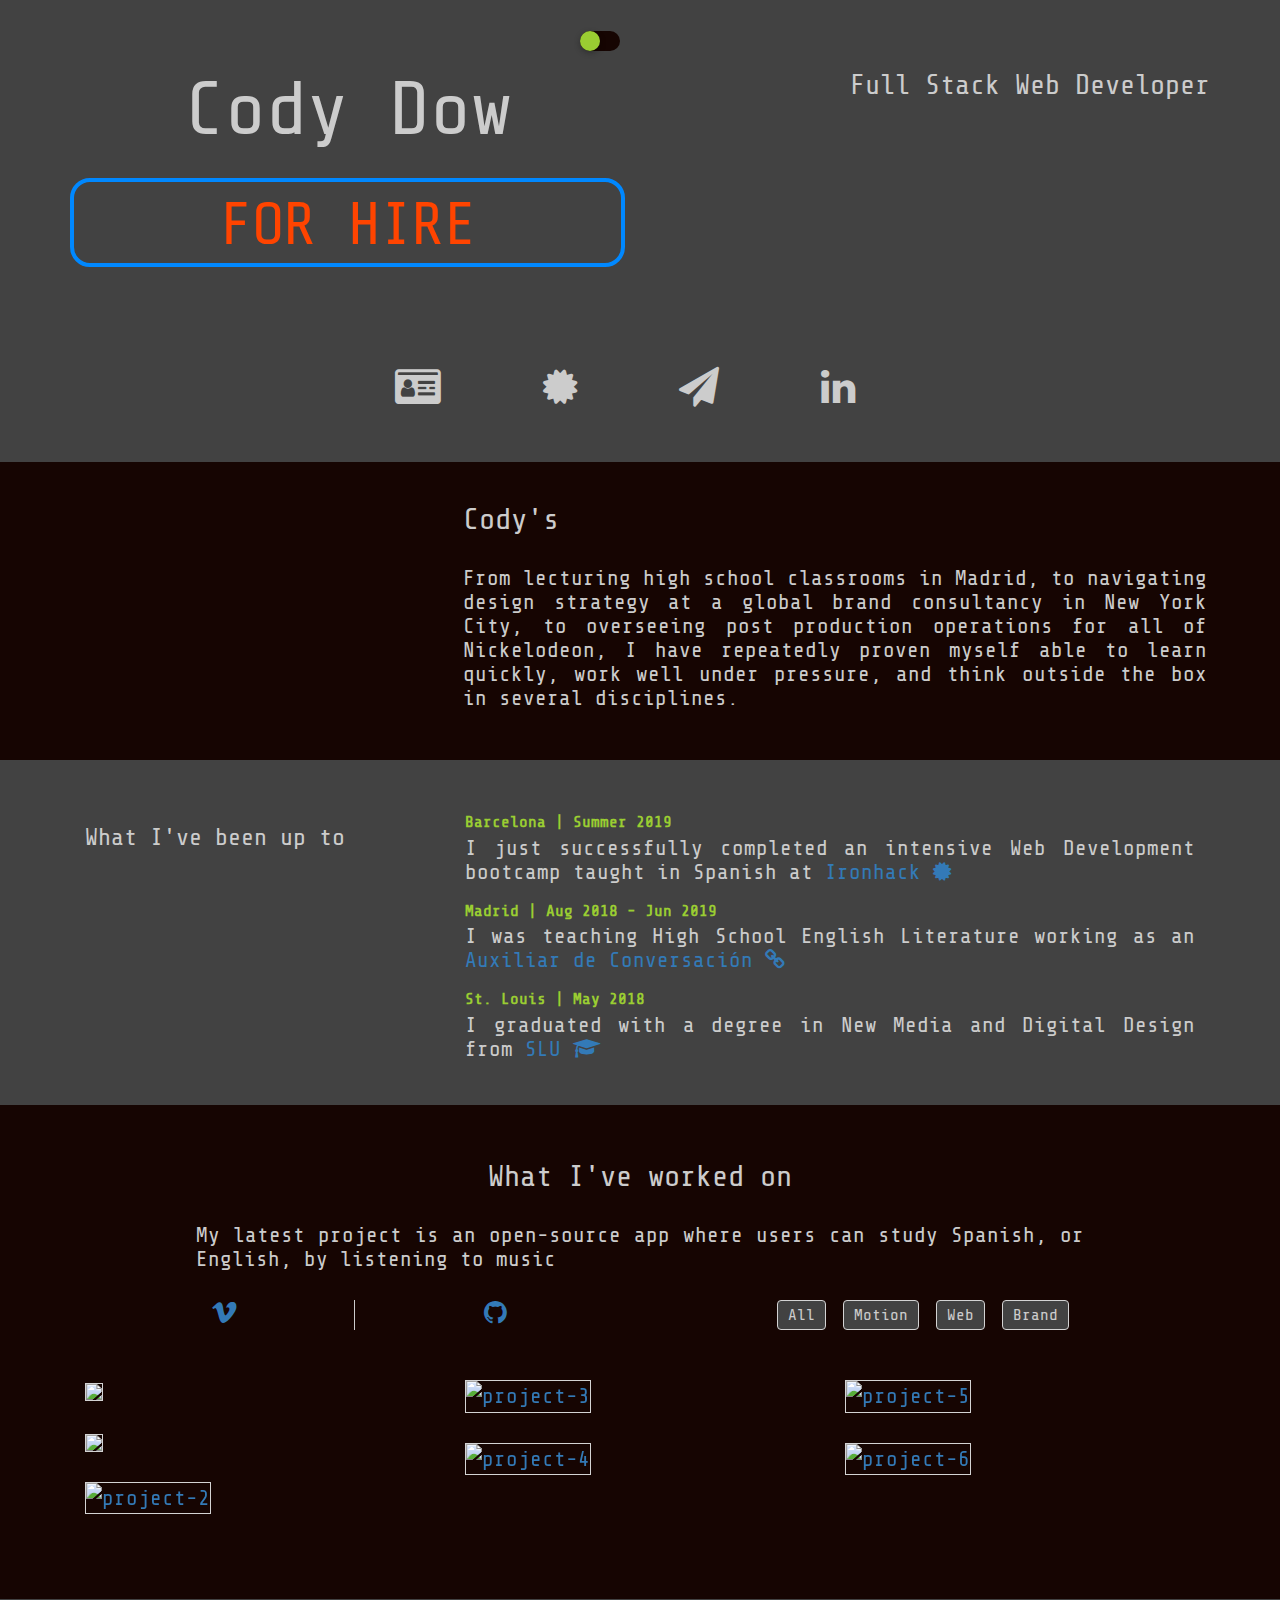
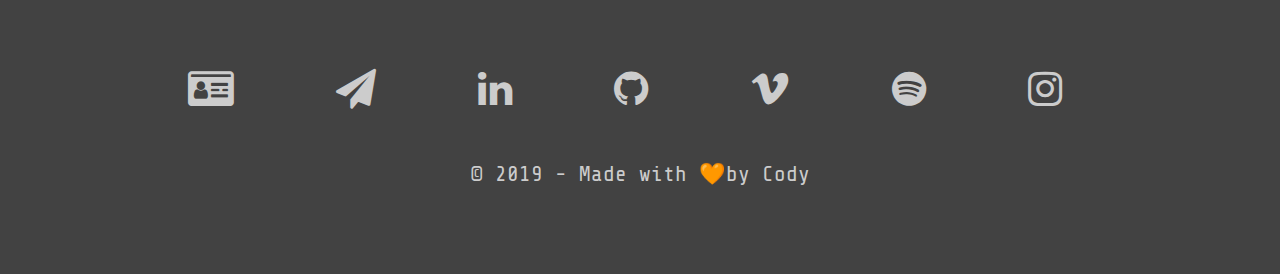
==== cody.html @ ecd26e30 "addding changes for mobile" ====
<!DOCTYPE html>
<html lang="en">
    <head>
        <title>Cody Dow</title>
        <meta charset="utf-8">

        <meta http-equiv="X-UA-Compatible" content="IE=edge">
        <meta name="viewport" content="width=device-width, initial-scale=1">
        <meta name="description" content="Your website description">
        <meta name="theme-color" content="#ffffff">
        <link rel="stylesheet" href="./style.css">
        <link href="https://maxcdn.bootstrapcdn.com/bootstrap/3.3.7/css/bootstrap.min.css" rel="stylesheet">
        <link href="https://maxcdn.bootstrapcdn.com/font-awesome/4.7.0/css/font-awesome.min.css" rel="stylesheet" type="text/css">
        <link href="https://fonts.googleapis.com/css?family=Playfair+Display|Roboto&display=swap" rel="stylesheet" type="text/css">    </head>
        <link href="https://fonts.googleapis.com/css?family=Share+Tech+Mono|Vollkorn:400,400i,600,600i,700,700i,900,900i&display=swap" rel="stylesheet">
        <link href="https://fonts.googleapis.com/css?family=Roboto+Mono|Share+Tech+Mono&display=swap" rel="stylesheet">    <body>
    <!-- Header-->
    <header>
      
      <div class="container">
        <div class="row">
          <div class="col-sm-6 col-md-6 col-lg-6">
            <div class="header-logo text-center">Cody Dow</div>
            <!-- Neon Light Editable -->
            <h1 contenteditable spellcheck="false">For hire</h1>
            <!-- Night Mode Toggle -->
              <div class="togglecontainer">
                <label class="switch"><input type="checkbox" />    <div></div>
                </label>
              </div>
                </div>
                <div class="col-sm-6 col-md-6 col-lg-6 hidden-xs">
                  <div class="header-logo-slogan text-right">Full Stack Web Developer</div>
                </div>
              </div>
            </div>
          </header>
          <!-- End of Header-->
          <!-- Begin Promotion Banner-->
          <div class="feature-banner">
            <div class="container">
              <div class="row">
                <div class="col-xs-12 col-md-12 col-lg-12">
                  <!-- Resume--><a href="./Cody Dow Resume September 2019.pdf" title="Resume" download><i class="fa fa-id-card" aria-hidden="true"></i></a>
                  <!-- Ironhack--><a href="./ironhack-certificate.pdf" title="Resume" download><i class="fa fa-certificate" aria-hidden="true"></i></a>
                  <!-- Email--><a href="mailto:wodydoc@gmail.com" title="Email"><i class="fa fa-paper-plane" aria-hidden="true"></i></a>
                  <!-- LinkedIn--><a href="https://www.linkedin.com/in/codydow/" title="Linkedin" target="_blank"><i class="fa fa-linkedin" aria-hidden="true"></i></a>
                  <!-- GitHub<a href="https://github.com/wodydoc" title="Github" target="_blank"><i class="fa fa-github" aria-hidden="true"></i></a> -->

                </div>
              </div>
            </div>
          </div>
          <!-- End Promotion Banner-->
          <!-- Begin About Section-->
          <div class="container" id="about">
            <div class="small-wrapper">
              <div class="row">
                <div class="col-sm-4 col-md-4 col-lg-4">
                  <div id="about-avatar">
                    <!-- <p><img class="img-responsive" src="me.jpeg" alt="Example"></p> -->
                  </div>
                </div>
                <div class="col-sm-8 col-md-8 col-lg-8">
                  <div class="mega-about">
                    <!-- <h2>Hi, I'm Cody</h2> -->
                    <!-- <p>I'm a Texan forever, <b>an ex-pat for now,</b> a thinker, maker, & collaborator</p> -->
                    <!-- <h2>Cody</h2> -->
                    <div class="spinny-wrapper">
                      <h2>Cody's 
                        <span class="spinny-words">
                          <span>a pixel pusher</span>
                          <span>a clean coder</span>
                          <span>eager to learn</span>
                          <span>Texan forever</span>
                          <span>Madrid based</span>
                          <span>bilingual</span>
                        </span></h2>
                    </div>
                    <p>From lecturing high school classrooms in Madrid, to navigating design strategy at a global brand consultancy in New York City, to overseeing post production operations for all of Nickelodeon, I have repeatedly proven myself able to learn quickly, work well under pressure, and think outside the box in several disciplines.</p>
                  </div>
                </div>
              </div>
            </div>
          </div>
          <!-- End About Section-->
          <!-- Begin Skills Section-->
          <div id="skills">
            <div class="container">
              <div class="small-wrapper">
                <div class="row">
                  <div class="col-sm-4 col-md-4 col-lg-4">
                    <!-- Title-->
                    <h3>What I've been up to</h3>
                    <div class="margin-t-20"></div>
                  </div>
                  <div class="col-sm-8 col-md-8 col-lg-8">
                    <!-- Skill 1-->
                    <div class="dev-tech-box">
                      <div class="row">
                        <div class="col-sm-12 col-md-12 col-lg-12"><span>Barcelona | Summer 2019</span>
                          <p>I just successfully completed an intensive Web Development bootcamp taught in Spanish at <a href="./ironhack-certificate.pdf" title="Resume" download>Ironhack <i class="fa fa-certificate" aria-hidden="true"></i></a></p>
                        </div>
                        <div class="margin-t-20"></div>
                      </div>
                    </div>
                    <!-- Skill 2-->
                    <div class="dev-tech-box">
                      <div class="row">
                        <div class="col-sm-12 col-md-12 col-lg-12"><span>Madrid | Aug 2018 - Jun 2019</span>
                          <p>I was teaching High School English Literature working as an <a href="https://www.slu.edu/"> Auxiliar de Conversación <i class="fa fa-link" aria-hidden="true"></i></a></p> 
                        </div>
                        <div class="margin-t-20"></div>
                      </div>
                    </div>
                    <!-- Skill 3-->
                    <div class="dev-tech-box">
                        <div class="row">
                          <div class="col-sm-12 col-md-12 col-lg-12"><span>St. Louis | May 2018</span>
                            <p>I graduated with a degree in New Media and Digital Design from <a href="https://www.slu.edu/"> SLU <i class="fa fa-graduation-cap" aria-hidden="true"></i></a></p>
                          </div>
                          <div class="margin-t-20"></div>
                        </div>
                      </div>
                  </div>
                </div>
              </div>
            </div>
            <div class="margin-t-60"></div>
          </div>
          <!-- End Skills Section-->
          <!-- Begin Projects Section-->
          <div id="projects">
            <div class="container">
              <div class="small-wrapper background-white">
                <div class="row">
                  <div class="col-xs-12 col-sm-12 col-md-12 col-lg-12">
                    <div class="margin-t-20"></div>
                    <div class="width-50 text-center">
                      <!-- Title-->
                      <h2>What I've worked on</h2>
                      <div class="margin-t-20"></div>
                      <p>My latest project is an open-source app where users can study Spanish, or English, by listening to music</p>
                    </div>
                    <div class="margin-t-60"></div>
                    <div class="text-center">
                      <div class="row">
                        <div class="col-xs-12 col-md-6 col-lg-6">
                          <div class="col-xs-6 col-md-6 col-lg-6 div-line-divider">
                            <!-- Link 1--><a href="https://vimeo.com/wodydoc" title="Title" target="_blank"><i class="fa fa-vimeo" aria-hidden="true"></i></a>
                          </div>
                          <div class="col-xs-6 col-md-6 col-lg-6">
                            <!-- Link 2--><a href="https://github.com/wodydoc/basic-frontend-app" title="Title" target="_blank"><i class="fa fa-github" aria-hidden="true"></i></a>
                            <div class="margin-t-20"></div>
                          </div>
                        </div>
                        <div class="col-xs-12 col-md-6 col-lg-6">
                          <div class="margin-t-60 visible-xs"></div>
                          <!-- Portfolio Categories-->
                          <div class="toolbar mb2 mt2">
                            <button class="btn fil-cat" data-rel="all">All</button>
                            <button class="btn fil-cat" data-rel="clients">Motion</button>
                            <button class="btn fil-cat" data-rel="business">Web</button>
                            <button class="btn fil-cat" data-rel="website">Brand</button>
                            <!-- <button class="btn fil-cat" data-rel="general">Film</button> -->
                          </div>
                          <div style="clear:both;"></div>
                        </div>
                      </div>
                    </div>
                  </div>
                </div>
                <div class="row">
                  <div class="col-xs-12 col-sm-12 col-md-12 col-lg-12">
                    <!-- Portfolio Tiles-->
                    <div id="portfolio">
                      <div class="tile scale-anm business all"><a href="#" data-toggle="modal" data-target="#project-1"><img src="./cantar-gif-rounded.gif"</a></div>
                      <div class="tile scale-anm business all"><a href="#" data-toggle="modal" data-target="#project-7"><img src="./hiddengym.gif"</a></div>

                      <div class="tile scale-anm clients all"><a href="#" data-toggle="modal" data-target="#project-2"><img src="./sofargif.gif" alt="project-2"></a></div>
                      <div class="tile scale-anm website all"><a href="#" data-toggle="modal" data-target="#project-3"><img src="./bottles.gif" alt="project-3"></a></div>
                      <div class="tile scale-anm website all"><a href="#" data-toggle="modal" data-target="#project-4"><img class="img-width-half" src="./ruben-gif2.gif" alt="project-4"></a></div>
                      <div class="tile scale-anm clients all"><a href="#" data-toggle="modal" data-target="#project-5"><img src="./wavy.gif" alt="project-5"></a></div>
                      <div class="tile scale-anm clients all"><a href="#" data-toggle="modal" data-target="#project-6"><img src="./travelgif.gif" alt="project-6"></a></div>

                      <!-- <div class="tile scale-anm business all"><a href="#" data-toggle="modal" data-target="#project-1"><img src="https://placeholdit.imgix.net/~text?txtsize=19&amp;txt=Insert%20your%20picture&amp;w=400&amp;h=400" alt="project-1"></a></div>
                      <div class="tile scale-anm clients all"><a href="#" data-toggle="modal" data-target="#project-2"><img src="https://placeholdit.imgix.net/~text?txtsize=19&amp;txt=Insert%20your%20picture&amp;w=400&amp;h=400" alt="project-2"></a></div>
                      <div class="tile scale-anm website all"><a href="#" data-toggle="modal" data-target="#project-3"><img src="http://naruthk.com/media/picture.jpg" alt="project-3"></a></div>
                      <div class="tile scale-anm general all"><a href="#" data-toggle="modal" data-target="#project-4"><img class="img-width-half" src="https://placeholdit.imgix.net/~text?txtsize=19&amp;txt=Insert%20your%20picture&amp;w=400&amp;h=400" alt="project-4"></a></div> -->
                    </div>
                    <div style="clear:both;"></div>
                  </div>
                </div>
              </div>
            </div>
          </div>
          <!-- End Projects Section-->
          <!-- Begin Promotion Banner-->
          <div class="feature-banner">
            <div class="container">
              <div class="row">
                <div class="col-xs-12 col-md-12 col-lg-12">
                  <!-- Resume--><a href="./Cody Dow Resume September 2019.pdf" title="Resume" download><i class="fa fa-id-card" aria-hidden="true"></i></a>
                  <!-- Ironhack<a href="./ironhack-certificate.pdf" title="Resume" download><i class="fa fa-certificate" aria-hidden="true"></i></a> -->
                  <!-- Email--><a href="mailto:wodydoc@gmail.com" title="Email"><i class="fa fa-paper-plane" aria-hidden="true"></i></a> 
                  <!-- LinkedIn--><a href="https://www.linkedin.com/in/codydow/" title="Linkedin" target="_blank"><i class="fa fa-linkedin" aria-hidden="true"></i></a>
                  <!-- GitHub--><a href="https://github.com/wodydoc" title="Github" target="_blank"><i class="fa fa-github" aria-hidden="true"></i></a>
                  <!-- Vimeo--><a href="https://vimeo.com/wodydoc" title="Vimeo" target="_blank"><i class="fa fa-vimeo" aria-hidden="true"></i></a>
                  <!-- Spotify--><a href="https://open.spotify.com/user/12157591116?si=i9x_uR5XRMyZX5aMXf0GJg" title="Spotify" target="_blank"><i class="fa fa-spotify" aria-hidden="true"></i></a>
                  <!-- Insta--><a href="https://www.instagram.com/cody.dow/" title="instagram" target="_blank"><i class="fa fa-instagram" aria-hidden="true"></i></a>


                </div>
              </div>
            </div>
          </div>
          <!-- End Promotion Banner-->
          <!-- Begin Footer Section-->
          <footer>
            <div class="container">
              <div class="margin-t-20">
                <div class="row text-center">
                  <div class="col-sm-12 col-md-12 col-lg-12">
                    <p>© 2019 - Made with 🧡by Cody</p>
                    <!-- Credits-->
                    
                  </div>
                </div>
              </div>
            </div>
          </footer>
          <!-- Scroll to Top Link-->
          <div class="scroll-to-top"><a href="#about"><i class="fa fa-chevron-up"></i></a></div>
          <!-- Project 1-->
          <div class="modal fade" id="project-1" role="dialog">
            <div class="modal-dialog modal-lg">
              <div class="modal-content-wrapper">
                <!-- Exit button--><i class="exit-btn fa fa-times-circle" aria-hidden="true" data-dismiss="modal"></i>
                <!-- Title-->
                <h2>Cantar</h2>
                <div class="row">
                  <div class="col-xs-12 col-md-6 col-lg-6">
                    <p>An open-source mobile application where users can study English, or Spanish, by listening to music.</p>
                    <p>Cantar users can search lyrics, translate directly, save words to vocabulary, track learning, and more, coming soon!</p>
                    <a href="https://cantar-app.firebaseapp.com/" title="Title" target="_blank">Link to Demo<i class="fa fa-link" aria-hidden="true"></i></a>
                  </div>
                  <div class="col-xs-12 col-md-6 col-lg-6">
                    <div class="margin-t-60 visible-xs"></div><img class="img-responsive" src="./cantarlogo3.png" alt="Example">
                    <p>2019</p>
                    <p><small>Built with React.js, MongoDB, Heroku, Javascript, HTML, CSS </small></p>
                  </div>
                </div>
              </div>
            </div>
          </div>
          <!-- Project 2-->
          <div class="modal fade" id="project-2" role="dialog">
            <div class="modal-dialog modal-lg">
              <div class="modal-content-wrapper">
                <!-- Exit button--><i class="exit-btn fa fa-times-circle" aria-hidden="true" data-dismiss="modal"></i>
                <!-- Title-->
                <h2>Sofar Sounds Promo</h2>
                <div class="row">
                  <div class="col-xs-12 col-md-6 col-lg-6">
                    <p>When I was living in Saint Louis, and still in college, I did a lot of freelance work for Sofar Sounds, a music events startup company.</p>
                    <p>This is one of the many 3D animations I made to promote the upcoming gigs. </p>
                    <a href="https://vimeo.com/358283978" title="Title" target="_blank">Watch it here <i class="fa fa-vimeo" aria-hidden="true"></i></a>
                  </div>
                  <div class="col-xs-12 col-md-6 col-lg-6">
                    <div class="margin-t-60 visible-xs"></div><img class="img-responsive" src="./sofardance.png" alt="Example">
                    <p>2018</p>
                    <p><small>Built with Cinema 4D</small></p>
                  </div>
                </div>
              </div>
            </div>
          </div>
          <!-- Project 3-->
          <div class="modal fade" id="project-3" role="dialog">
            <div class="modal-dialog modal-lg">
              <div class="modal-content-wrapper">
                <!-- Exit button--><i class="exit-btn fa fa-times-circle" aria-hidden="true" data-dismiss="modal"></i>
                <!-- Title-->
                <h2>Ocean Spray Bottle Redesign</h2>
                <div class="row">
                  <div class="col-xs-12 col-md-6 col-lg-6">
                    <p>My senior year of University I competed in the 2018 National Student Advertising Competition, the client was Ocean Spray cranberry juice. Among many things that I did for the campaign, the piece of work I did that brings me the most pride is my redesign of the bottle and the 3D render I created to showcase the redesign to the judges.</p>
                    <p>The end goal was to increase brand equity among the millennial audience by 7% and grow household penetration by 0.5% points. Our campaign - Same Ocean, New Wave - appealed to the 24 to 34 age group by acknowledging Ocean Spray’s rich heritage, trustworthiness, and quality products (the same ocean) and incorporating what millennials value most (the new wave). The campaign drew comparisons between Ocean Spray’s product line and the target audience, both of which are diverse and unique. The campaign focused on sharing experiences and ideals while having two-way conversations with the target audience across the United States.</p>
                  </div>
                  <div class="col-xs-12 col-md-6 col-lg-6">
                    <div class="margin-t-60 visible-xs"></div><img class="img-responsive" src="./bottles.gif" alt="Example">
                    <p>2018 - National Student Advertising Competition</p>
                    <p><small>Built with Cinema 4D</small></p>
                  </div>
                </div>
              </div>
            </div>
          </div>
          <!-- Project 4-->
          <div class="modal fade" id="project-4" role="dialog">
            <div class="modal-dialog modal-lg">
              <div class="modal-content-wrapper">
                <!-- Exit button--><i class="exit-btn fa fa-times-circle" aria-hidden="true" data-dismiss="modal"></i>
                <!-- Title-->
                <h2>Interbrand</h2>
                <div class="row">
                  <div class="col-xs-12 col-md-6 col-lg-6">
                    <p>During my internship at Interbrand NY, I built the 2018 campaign for The Rubin Museum of Art, researching the competitive landscape and identifying key insights, designing creative territories and developing activation concepts around those territories, and delivering a final toolkit with strategic, design, and verbal assets including experience principles and voice implications. I presented the campaign work in a series of four client presentations, leading exercises and discussion in feedback sessions.</p>
                    <p>The final direction we went with was the Bank of Good Karma. This direction draws from the easily recognizable and understood imagery of dollar bills. It creates an element of surprise when viewers move past their first impression and realize that the campaign content is not actually about money at all but instead focuses on Buddhist teachings and philosophy.</p>
                    <a href="https://vimeo.com/245816793" title="Title" target="_blank">Interbrand Design Reel <i class="fa fa-vimeo" aria-hidden="true"></i></a>

                  </div>
                  <div class="col-xs-12 col-md-6 col-lg-6">
                    <div class="margin-t-60 visible-xs"></div><img class="img-responsive" src="./rubin.png" alt="Example">
                    <p>2017</p>
                    <p><small>Built with Cinema 4D, Adobe After Effects, and Photoshop</small></p>
                  </div>
                </div>
              </div>
            </div>
          </div>
          <!-- Project 5-->
          <div class="modal fade" id="project-5" role="dialog">
              <div class="modal-dialog modal-lg">
                <div class="modal-content-wrapper">
                  <!-- Exit button--><i class="exit-btn fa fa-times-circle" aria-hidden="true" data-dismiss="modal"></i>
                  <!-- Title-->
                  <h2>Wavy Animation</h2>
                  <div class="row">
                    <div class="col-xs-12 col-md-6 col-lg-6">
                      <p>Abstract Wave Animation</p>
                      <p>Lately I've experimented a lot with reflective materials and incorporating lights and movement. </p>
                      <!-- <a href="https://vimeo.com/358283978" title="Title" target="_blank">Watch it here <i class="fa fa-vimeo" aria-hidden="true"></i></a> -->
                    </div>
                    <div class="col-xs-12 col-md-6 col-lg-6">
                      <div class="margin-t-60 visible-xs"></div><img class="img-responsive" src="./wavy.gif" alt="Example">
                      <p>2018</p>
                      <p><small>Built with Cinema 4D</small></p>
                    </div>
                  </div>
                </div>
              </div>
            </div>
            <!-- Project 6-->
          <div class="modal fade" id="project-6" role="dialog">
              <div class="modal-dialog modal-lg">
                <div class="modal-content-wrapper">
                  <!-- Exit button--><i class="exit-btn fa fa-times-circle" aria-hidden="true" data-dismiss="modal"></i>
                  <!-- Title-->
                  <h2>Best Lights of 2016</h2>
                  <div class="row">
                    <div class="col-xs-12 col-md-6 col-lg-6">
                      <p>While I was studying abroad in 2016 in Madrid I was incredibly fortunate to be able to travel as much as I was.</p>
                      <p>This video was the winner of the 2016 Study Abroad Video Contest. </p>
                      <a href="https://vimeo.com/197636721" title="Title" target="_blank">Watch it here <i class="fa fa-vimeo" aria-hidden="true"></i></a>
                    </div>
                    <div class="col-xs-12 col-md-6 col-lg-6">
                      <div class="margin-t-60 visible-xs"></div><img class="img-responsive" src="./travelgif.gif" alt="Example">
                      <p>2016</p>
                      <p><small>Edited with Adobe Premier, Filmed with iPhone</small></p>
                    </div>
                  </div>
                </div>
              </div>
            </div>
                        <!-- Project 7-->
          <div class="modal fade" id="project-7" role="dialog">
              <div class="modal-dialog modal-lg">
                <div class="modal-content-wrapper">
                  <!-- Exit button--><i class="exit-btn fa fa-times-circle" aria-hidden="true" data-dismiss="modal"></i>
                  <!-- Title-->
                  <h2>Hidden Gyms</h2>
                  <div class="row">
                    <div class="col-xs-12 col-md-6 col-lg-6">
                      <p>An application with full CRUD functionality that allows users to find a calisthenics gyms in Barcelona, view details about specific gyms, and leave a personal rating based on their experience.</p>
                      <p>Some other features to come that were outside of the MVPs scope are incorporating MapBox, using Geolocation to locate the user and order search results based on proximity, and implementing some sort of user interaction, whether it be a chatroom between users or the ability for the owners of Hidden Gyms to send invitations to friends.</p>
                      <a href="https://github.com/twiggyiggy/hidden-gym" title="Title" target="_blank">Link to Repository <i class="fa fa-github" aria-hidden="true"></i></a>
                    </div>
                    <div class="col-xs-12 col-md-6 col-lg-6">
                      <div class="margin-t-60 visible-xs"></div><img class="img-responsive" src="./hiddengym.gif" alt="Example">
                      <p>2018</p>
                      <p><small>Built with Handlebars.js, Cloudinary.js, Heroku, Javascript, HTML, SASS </small></p>
                    </div>
                  </div>
                </div>
              </div>
            </div>
          <script src="https://code.jquery.com/jquery-3.2.1.min.js" integrity="sha256-hwg4gsxgFZhOsEEamdOYGBf13FyQuiTwlAQgxVSNgt4=" crossorigin="anonymous"></script>
          <script src="https://maxcdn.bootstrapcdn.com/bootstrap/3.3.7/js/bootstrap.min.js"></script>
          <!-- Javascript file for theme's functionalities-->
          <script src="./cody.js"></script>
        </body>
      </html>
        


            
            




</html>
---- style.css ----
/* - - - - - - Colors - - - - - -  */
html {
  --color: #ccc;
  --main-color: #424242;
  --secondary-color: #160502;
  --tertiary-color: yellowgreen;

  }
  html.dark {
    --color: black;
    --main-color: beige;
    --secondary-color: #aaaaaa;
    --tertiary-color: red;
  }
  /* - - - - - - Wrapper - - - - - -  */

  /* - - - - - - Text - - - - - -  */
  
 
  /* - - - - - - Button - - - - - -  */


.togglecontainer {
  position: absolute;
  top: -3rem;
  right: 2rem;
  /* bottom: 6rem; */
  /* left: 30rem; */
  height: 40px;
  margin: auto;
  text-align: center;
}

/** Switch
 -------------------------------------*/

.switch input {
  position: absolute;
  opacity: 0;
}

/**
 * 1. Adjust this to size
 */

.switch {
  display: inline-block;
  font-size: 20px; /* 1 */
  height: 1em;
  width: 2em;
  background: var(--secondary-color);
  border-radius: 1em;
}

.switch div {
  height: 1em;
  width: 1em;
  border-radius: 1em;
  background: var(--tertiary-color);
  box-shadow: 0 0.1em 0.3em rgba(0,0,0,0.3);
  -webkit-transition: all 300ms;
     -moz-transition: all 300ms;
          transition: all 300ms;
}

.switch input:checked + div {
  -webkit-transform: translate3d(100%, 0, 0);
     -moz-transform: translate3d(100%, 0, 0);
          transform: translate3d(100%, 0, 0);
}

    
  
  .button:hover {background-color: var(--secondary-color);}

  .button:active {
    background-color: var(--secondary-color);
    box-shadow: 0 5px #7171712e;
    transform: translateY(4px);
  }

  @import url(https://fonts.googleapis.com/css?family=Exo+2:200i);

:root {
  /* Base font size */
  font-size: 10px;   
  
  /* Set neon color */
  --neon-text-color: #f40;
  --neon-border-color: #08f;
}



h1 {
  font-size: 6rem;
  /* font-weight: 200; */
  /* margin-top: 34px; */
  /* margin-bottom: 0px; */
  font-style: normal;
  color: #f40 !important;
  padding: 1rem 1rem 0.5rem;
  font-size: 6rem !important;
  /* padding: 1px; */
  border: 0.4rem solid #08f !important;
  border-radius: 2rem;
  text-transform: uppercase;
  animation: flicker 1.2s infinite alternate;
  /* font-family: 'Exo 2', sans-serif; */
  display: flex;
  justify-content: center;
  align-items: center;
}

h1::-moz-selection {
  background-color: var(--neon-border-color);
  color: var(--neon-text-color);
}

h1::selection {
  background-color: var(--neon-border-color);
  color: var(--neon-text-color);
}

h1:focus {
  outline: none;
}

/* Animate neon flicker */
@keyframes flicker {
    
    0%, 19%, 21%, 23%, 25%, 54%, 56%, 100% {
      
        text-shadow:
            -0.2rem -0.2rem 1rem #fff,
            0.2rem 0.2rem 1rem #fff,
            0 0 2rem var(--neon-text-color),
            0 0 4rem var(--neon-text-color),
            0 0 6rem var(--neon-text-color),
            0 0 8rem var(--neon-text-color),
            0 0 10rem var(--neon-text-color);
        
        box-shadow:
            0 0 .5rem #fff,
            inset 0 0 .5rem #fff,
            0 0 2rem var(--neon-border-color),
            inset 0 0 2rem var(--neon-border-color),
            0 0 4rem var(--neon-border-color),
            inset 0 0 4rem var(--neon-border-color);        
    }
    
    20%, 24%, 55% {        
        text-shadow: none;
        box-shadow: none;
    }    
}
/* SPINNY WORDS */
.spinny-words{
  display: inline-block;
  text-align: left;
}
.spinny-words span{
  position: absolute;
  /* font-style: italic; */
  top: -0px;
  opacity: 0;
  animation: rotateWord 18s linear infinite 0s;
}
.spinny-words span:nth-child(2) { 
  animation-delay: 3s; 
}
.spinny-words span:nth-child(3) { 
  animation-delay: 6s; 
}
.spinny-words span:nth-child(4) { 
  animation-delay: 9s; 
}
.spinny-words span:nth-child(5) { 
  animation-delay: 12s; 
}
.spinny-words span:nth-child(6) { 
  animation-delay: 15s; 
}
@keyframes rotateWord {
0%   { opacity: 0; }
2%   { opacity: 0; transform: translateY(-30px); }
5%   { opacity: 1; transform: translateY(0px);}
17%  { opacity: 1; transform: translateY(0px); }
20%  { opacity: 0; transform: translateY(30px); }
80%  { opacity: 0; }
100% { opacity: 0; }
}

  
/* LAY OUT --- LAY OUT --- LAYOUT  */
/* Generics */
a {
  color: #2cb1a5;
  text-decoration: none;
  -webkit-transition: color 0.5s ease-out;
  -moz-transition: color 0.5s ease-out;
  -o-transition: color 0.5s ease-out;
  -ms-transition: color 0.5s ease-out;
  transition: color 0.5s ease-out; }
  a:visited {
    color: var(--tertiary-color); }
  a:hover {
    color: red;
    text-decoration: none !important; }

.btn-bold a, .btn-bold a:hover, header .header-logo a, header .header-logo a:visited, .scroll-to-top a {
  color: var(--color) !important; }
  .btn-bold a:hover, header .header-logo a:hover, .scroll-to-top a:hover {
    color: var(--color) !important; }

h2, h3, h4, h5, h6 {
  margin: 0;
  padding: 0; 
  color: var(--color) !important;}



h3 {
  font-weight: 600; 
  color: var(--color) !important;}

p {
  font-weight: 100;
  color: var(--color) !important;
  line-height: normal;
  text-align: justify;
  }

body {
  background-color: var(--secondary-color) !important;
  font-family: 'Share Tech Mono', monospace !important;
  font-size: 16pt !important;
  /* font-weight: 900; */
  color: var(--color); }

.background-white {
  background-color: var(--secondary-color); }

.background-dark, header, footer, #skills, .feature-banner {
  background-color: var(--main-color); }

.background-orange {
  background-color: #e87722; }

header, footer {
  color: var(--color); }

.hidden {
  display: none; }

.btn-bold {
  margin: auto;
  border-radius: 32px;
  background-color: #26484c;
  width: 300px;
  height: 100px;
  padding: 18px 0 14px;
  text-align: center;
  -webkit-transition: background-color 0.5s ease-out;
  -moz-transition: background-color 0.5s ease-out;
  -o-transition: background-color 0.5s ease-out;
  -ms-transition: background-color 0.5s ease-out;
  transition: background-color 0.5s ease-out; }
  .btn-bold:hover {
    background-color: #000; }
    .btn-bold:hover #arrow {
      font-size: 20pt; }
  .btn-bold #arrow {
    font-size: inherit; }

hr {
  display: block;
  height: 1px;
  border-bottom: 1px solid #e87722; }
  hr hr.light {
    border-bottom: 1px solid #282828; }

.margin-t-20 {
  height: 20px; }

.margin-t-60 {
  height: 19px; }

.width-50 {
  width: 80%;
  margin: auto; }

.div-line-divider {
  padding-right: 20px;
  border-right: 1px solid #ccc; }

/* Layouts */
.large-wrapper, .small-wrapper {
  padding: 15px; }

.large-wrapper {
  margin: 0 40px 0 40px; }

/* Theme */
header {
  padding: 61px 0 20px 0; }
  header .header-logo {
    font-size: 57pt;
    line-height: 73pt;
    /* font-style: italic; */
    /* font-weight: 900; */ }
  header .header-logo-slogan {
    font-size: 21pt;
    line-height: 21pt;
    margin-top: 10px; }
    header .header-logo-slogan span {
      font-weight: bold; }
  @media screen and (max-width: 720px) {
    header {
      text-align: center; }
      header .logo-slogan {
        text-align: center; }
      header span {
        font-weight: bold; } }

footer {
  padding-bottom: 80px; }
  footer p {
    color: #969696;
    line-height: 20px;
    text-align: center; }
  footer span {
    font-size: 10pt; }

#about, #companies, #projects {
  padding: 0 0 30px 0; }

#about {
  margin-top: 1px;
  text-align: left; }
  #about h2 {
    margin-bottom: 30px; }
    #about p {
      margin-bottom: 0px;
      text-align: justify;
  }
  #about span {
    margin: 24px 0px 0 0;
    /* color: var(--neon-text-color); */
  }
    #about span i {
      margin-right: 10px; }
  #about .mega-about {
    border-radius: 10px;
    padding: 3px;
    margin: 2px 0 2px 0; }

#projects i {
  margin-left: 10px;
  font-size: 20pt; }

#projects .toolbar.mb2.mt2 button {
  font-size: 1.6rem;
  font-weight: normal;
  text-decoration: none;
  cursor: pointer;
  display: inline-block;
  line-height: normal;
  padding: .5rem 1rem;
  margin: 0 5px 0 0;
  height: auto;
  border: 1px solid #d3d3d3;
  vertical-align: middle;
  -webkit-appearance: none;
  color: var(--color);
  background-color: var(--main-color);
  /* background-color: white; */
  margin-bottom: 7px !important;
  -webkit-transition: background-color 0.8s ease-out;
  -moz-transition: background-color 0.8s ease-out;
  -o-transition: background-color 0.8s ease-out;
  -ms-transition: background-color 0.8s ease-out;
  transition: background-color 0.8s ease-out; }
  #projects .toolbar.mb2.mt2 button:hover {
    text-decoration: none;
    background-color: #3a3a3a;
    color: white;
    border: 1px solid #d3d3d3; }
  #projects .toolbar.mb2.mt2 button:focus {
    outline: none;
    border-color: var(--darken-2);
    box-shadow: 0 0 0 3px var(--darken-3); }
  #projects .toolbar.mb2.mt2 button ::-moz-focus-inner {
    border: 0;
    padding: 0; }

#projects #portfolio {
  margin: 3rem 0;
  -webkit-column-count: 3;
  -moz-column-count: 3;
  column-count: 3;
  -webkit-column-gap: 3rem;
  -moz-column-gap: 3rem;
  column-gap: 3rem;
  -webkit-column-width: 33.33333333333333%;
  -moz-column-width: 33.33333333333333%;
  column-width: 33.33333333333333%; }
  @media screen and (max-width: 700px) {
    #projects #portfolio {
      column-count: 2 !important;
      -webkit-column-count: 2 !important;
      -moz-column-count: 2 !important; } }
  @media screen and (max-width: 500px) {
    #projects #portfolio {
      column-count: 1 !important;
      -webkit-column-count: 1 !important;
      -moz-column-count: 1 !important; } }
  #projects #portfolio .tile {
    -webkit-transform: scale(0);
    transform: scale(0);
    -webkit-transition: all 350ms ease;
    transition: all 350ms ease;
    margin-bottom: 20px; }
  #projects #portfolio .scale-anm {
    transform: scale(1); }
  #projects #portfolio .tile img {
    max-width: 100%;
    width: 100%;
    height: auto;
    margin-bottom: 1rem;
    filter: grayscale(0%);
    vertical-align: middle;
    -webkit-transition: filter 0.5s ease-out;
    -moz-transition: filter 0.5s ease-out;
    -o-transition: filter 0.5s ease-out;
    -ms-transition: filter 0.5s ease-out;
    transition: filter 0.5s ease-out;
    border: 1px solid #d3d3d3; }
    #projects #portfolio .tile img:hover {
      filter: grayscale(100%); }

#skills {
  padding-top: 30px;
  color: white; }
  #skills .dev-tech-box span {
    font-size: medium;
    font-weight: 900;
    color: var(--tertiary-color);
}






  #skills .dev-tech-box p {
    color: #ffffff; }

.feature-banner {
  text-align: center;
  width: 100%;
  padding: 40px 0 25px 0; }
  .feature-banner i {
    font-size: 30pt;
    margin: 30px 30px 30px 0; }
  .feature-banner a {
    color: var(--color);
    margin: 30px;
    -webkit-transition: color 0.5s ease-out;
    -moz-transition: color 0.5s ease-out;
    -o-transition: color 0.5s ease-out;
    -ms-transition: color 0.5s ease-out;
    transition: color 0.5s ease-out; }
    .feature-banner a:hover {
      color: #e87722 !important; }
  @media screen and (max-width: 720px) {
    .feature-banner i {
      font-size: 25pt;
      margin: 10px; }
    .feature-banner a {
      margin: 10px; } }

.scroll-to-top {
  width: 40px;
  height: 40px;
  position: fixed;
  bottom: 50px;
  right: 50px;
  display: none;
  background-color: rgba(105, 105, 105, 0.267);
  border-bottom: 5px solid #f7f7f7;
  color: #ffffff;
  text-align: center;
  font-size: 14pt;
  -webkit-transition: font-size 0.5s ease-out;
  -moz-transition: font-size  0.5s ease-out;
  -o-transition: font-size  0.5s ease-out;
  -ms-transition: font-size  0.5s ease-out;
  transition: font-size  0.5s ease-out; }
  .scroll-to-top:hover {
    font-size: 16pt; }

.mini-social-bar i {
  margin-right: 30px; }

/*
------
------

MODALS 

------
------
*/
.modal-content-wrapper {
  background-color: var(--main-color);
  padding: 20px;
  font-size: 14pt;
  font-weight: 300;
  border-radius: 15px; }
  .modal-content-wrapper .exit-btn {
    float: right; }
  .modal-content-wrapper img {
    margin-bottom: 30px; }
  .modal-content-wrapper h2 {
    margin-bottom: 30px; }
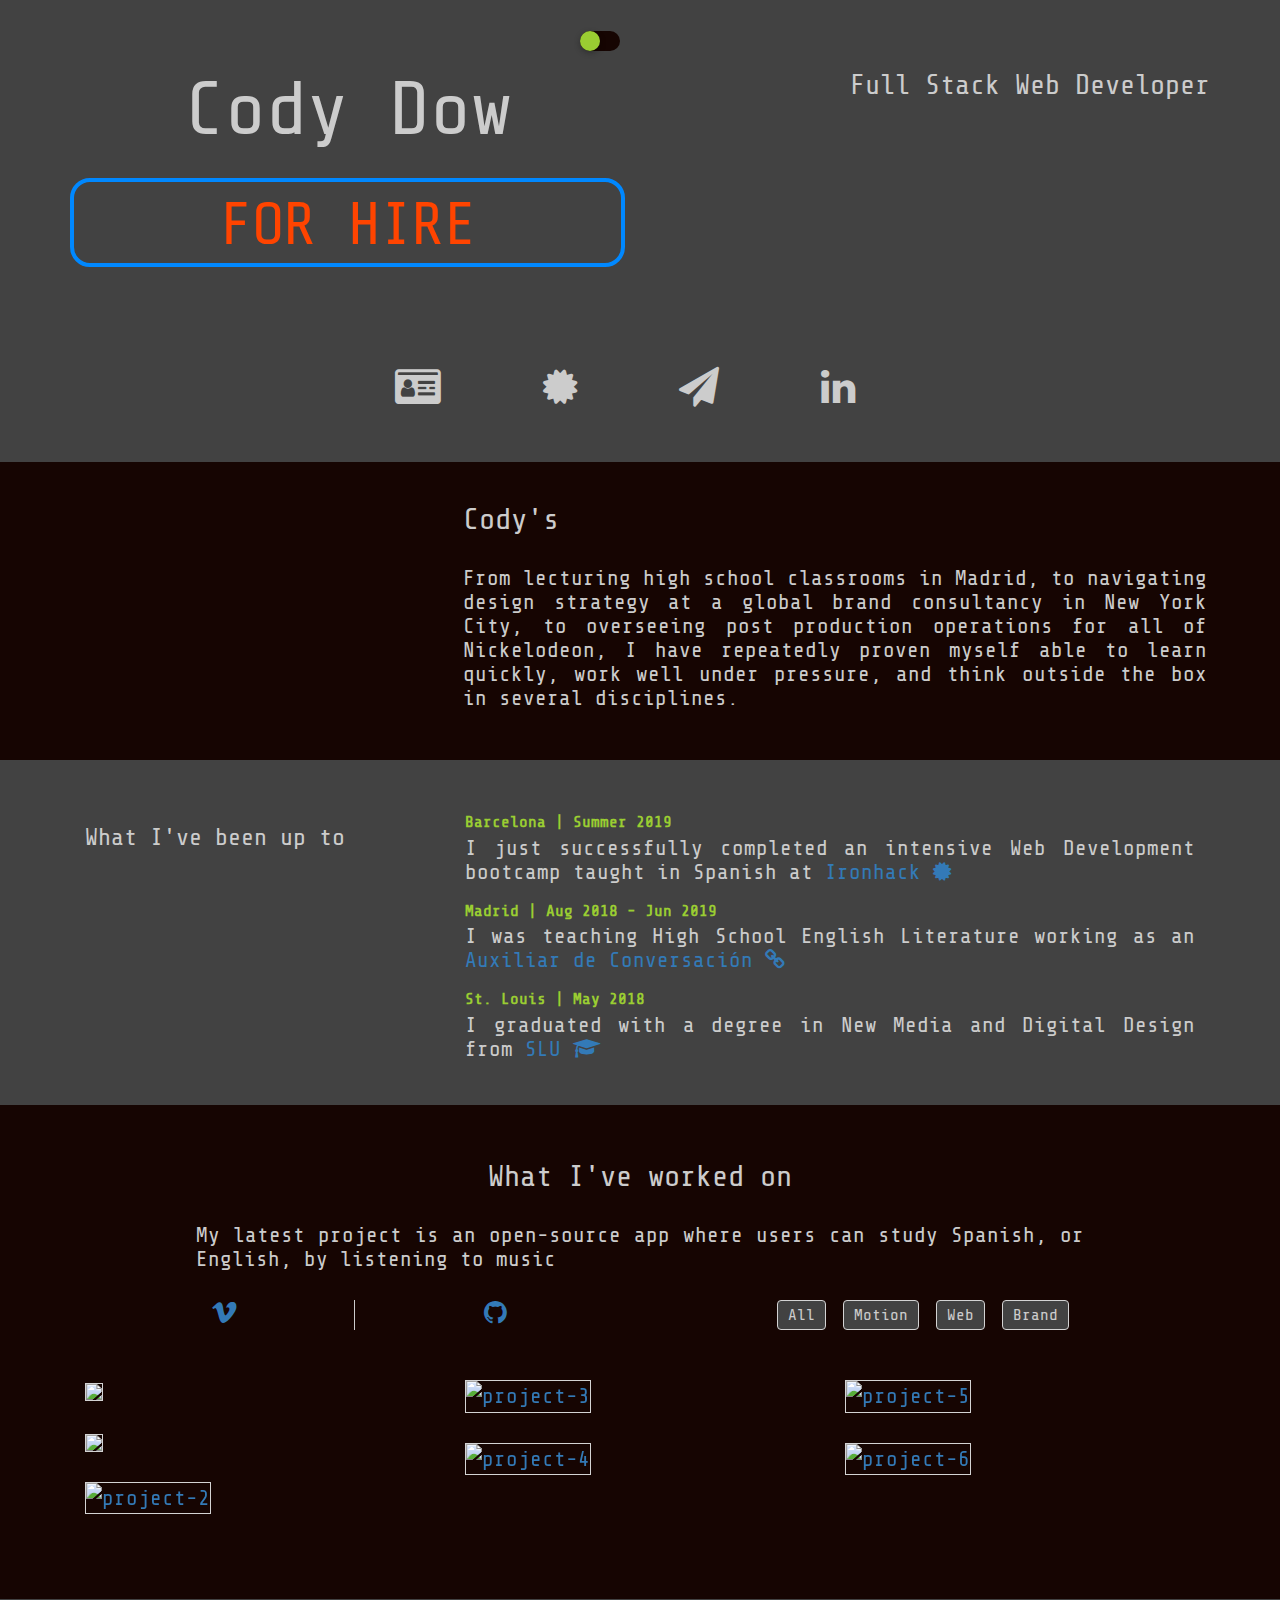
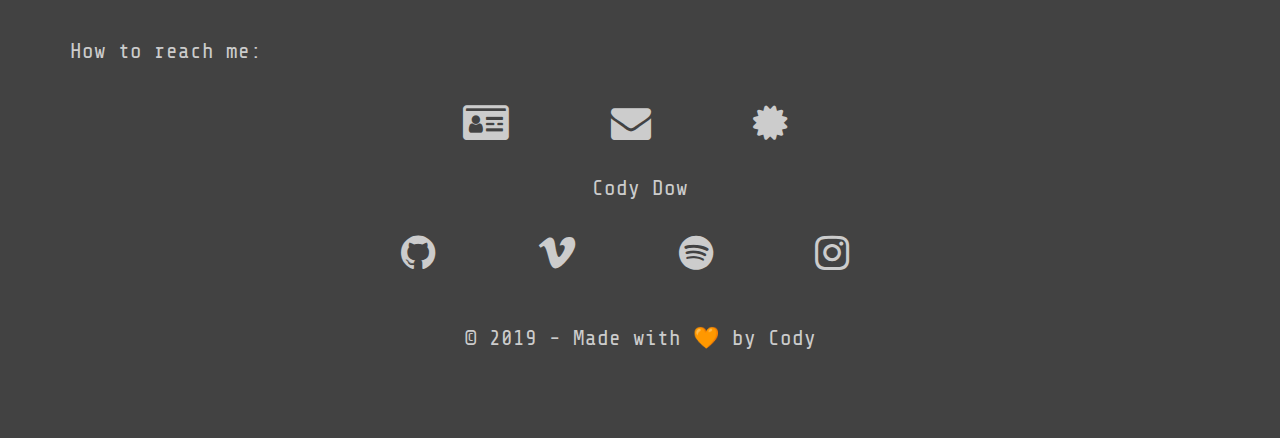
==== commit 71b1a200: "linkedin badge" ====
--- a/cody.html
+++ b/cody.html
@@ -41,7 +41,7 @@
             <div class="container">
               <div class="row">
                 <div class="col-xs-12 col-md-12 col-lg-12">
-                  <!-- Resume--><a href="./Cody Dow Resume September 2019.pdf" title="Resume" download><i class="fa fa-id-card" aria-hidden="true"></i></a>
+                  <!-- Resume--><a href="./CodyDowResumeSept2019.pdf" title="Resume" download><i class="fa fa-id-card" aria-hidden="true"></i></a>
                   <!-- Ironhack--><a href="./ironhack-certificate.pdf" title="Resume" download><i class="fa fa-certificate" aria-hidden="true"></i></a>
                   <!-- Email--><a href="mailto:wodydoc@gmail.com" title="Email"><i class="fa fa-paper-plane" aria-hidden="true"></i></a>
                   <!-- LinkedIn--><a href="https://www.linkedin.com/in/codydow/" title="Linkedin" target="_blank"><i class="fa fa-linkedin" aria-hidden="true"></i></a>
@@ -198,19 +198,19 @@
           <!-- Begin Promotion Banner-->
           <div class="feature-banner">
             <div class="container">
+              <p>How to reach me:</p>
               <div class="row">
                 <div class="col-xs-12 col-md-12 col-lg-12">
-                  <!-- Resume--><a href="./Cody Dow Resume September 2019.pdf" title="Resume" download><i class="fa fa-id-card" aria-hidden="true"></i></a>
-                  <!-- Ironhack<a href="./ironhack-certificate.pdf" title="Resume" download><i class="fa fa-certificate" aria-hidden="true"></i></a> -->
-                  <!-- Email--><a href="mailto:wodydoc@gmail.com" title="Email"><i class="fa fa-paper-plane" aria-hidden="true"></i></a> 
-                  <!-- LinkedIn--><a href="https://www.linkedin.com/in/codydow/" title="Linkedin" target="_blank"><i class="fa fa-linkedin" aria-hidden="true"></i></a>
+                  <!-- Resume--><a href="./CodyDowResumeSept2019.pdf" title="Resume" download><i class="fa fa-id-card" aria-hidden="true"></i></a>
+                  <!-- Email--><a href="mailto:wodydoc@gmail.com" title="Email"><i class="fa fa-envelope" aria-hidden="true"></i></a> 
+                  <a href="./ironhack-certificate.pdf" title="Resume" download><i class="fa fa-certificate" aria-hidden="true"></i></a>
+                  <!-- LinkedIn<a href="https://www.linkedin.com/in/codydow/" title="Linkedin" target="_blank"><i class="fa fa-linkedin" aria-hidden="true"></i></a> -->
+                  <script type="text/javascript" src="https://platform.linkedin.com/badges/js/profile.js" async defer></script>
+                  <div class="LI-profile-badge"  data-version="v1" data-size="large" data-locale="en_US" data-type="vertical" data-theme="dark" data-vanity="codydow"><a class="LI-simple-link" href='https://es.linkedin.com/in/codydow?trk=profile-badge'>Cody Dow</a></div>                </div>
                   <!-- GitHub--><a href="https://github.com/wodydoc" title="Github" target="_blank"><i class="fa fa-github" aria-hidden="true"></i></a>
                   <!-- Vimeo--><a href="https://vimeo.com/wodydoc" title="Vimeo" target="_blank"><i class="fa fa-vimeo" aria-hidden="true"></i></a>
                   <!-- Spotify--><a href="https://open.spotify.com/user/12157591116?si=i9x_uR5XRMyZX5aMXf0GJg" title="Spotify" target="_blank"><i class="fa fa-spotify" aria-hidden="true"></i></a>
                   <!-- Insta--><a href="https://www.instagram.com/cody.dow/" title="instagram" target="_blank"><i class="fa fa-instagram" aria-hidden="true"></i></a>
-
-
-                </div>
               </div>
             </div>
           </div>
@@ -221,7 +221,7 @@
               <div class="margin-t-20">
                 <div class="row text-center">
                   <div class="col-sm-12 col-md-12 col-lg-12">
-                    <p>© 2019 - Made with 🧡by Cody</p>
+                    <p>© 2019 - Made with 🧡 by Cody</p>
                     <!-- Credits-->
                     
                   </div>
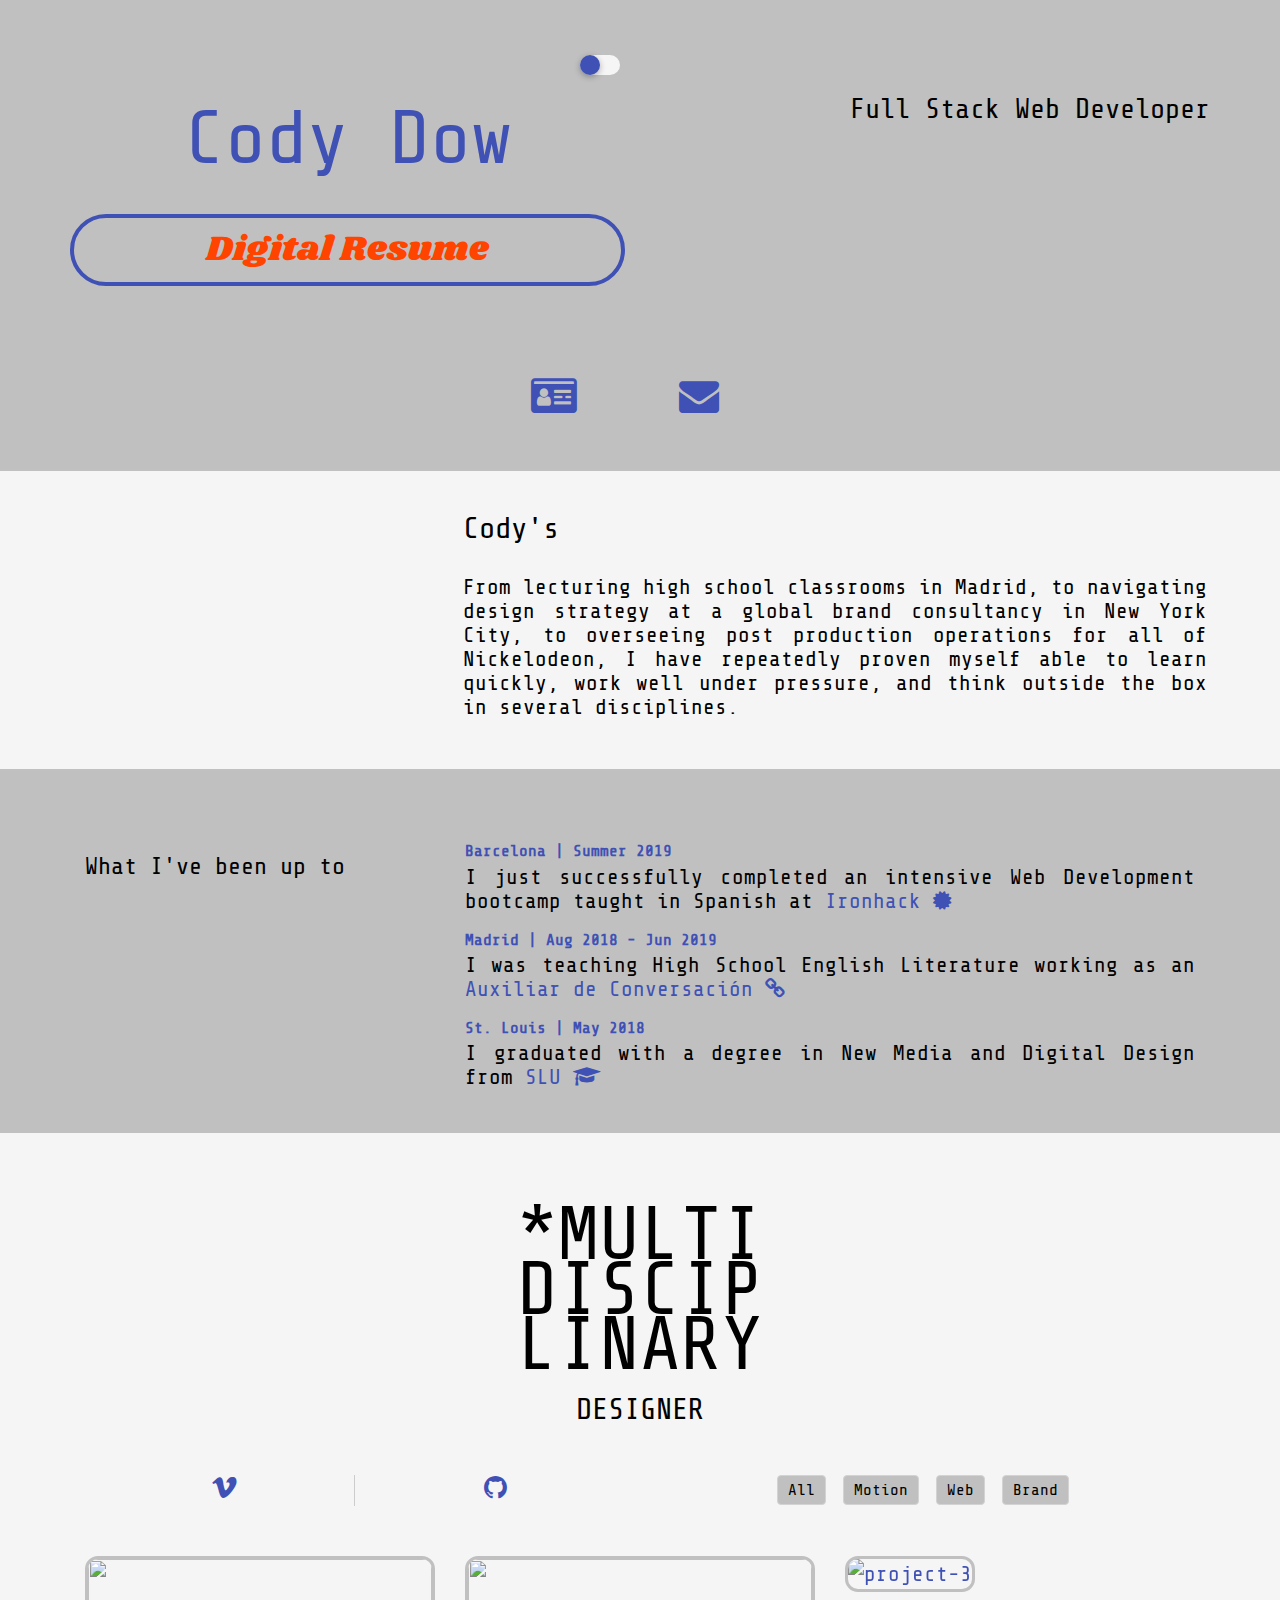
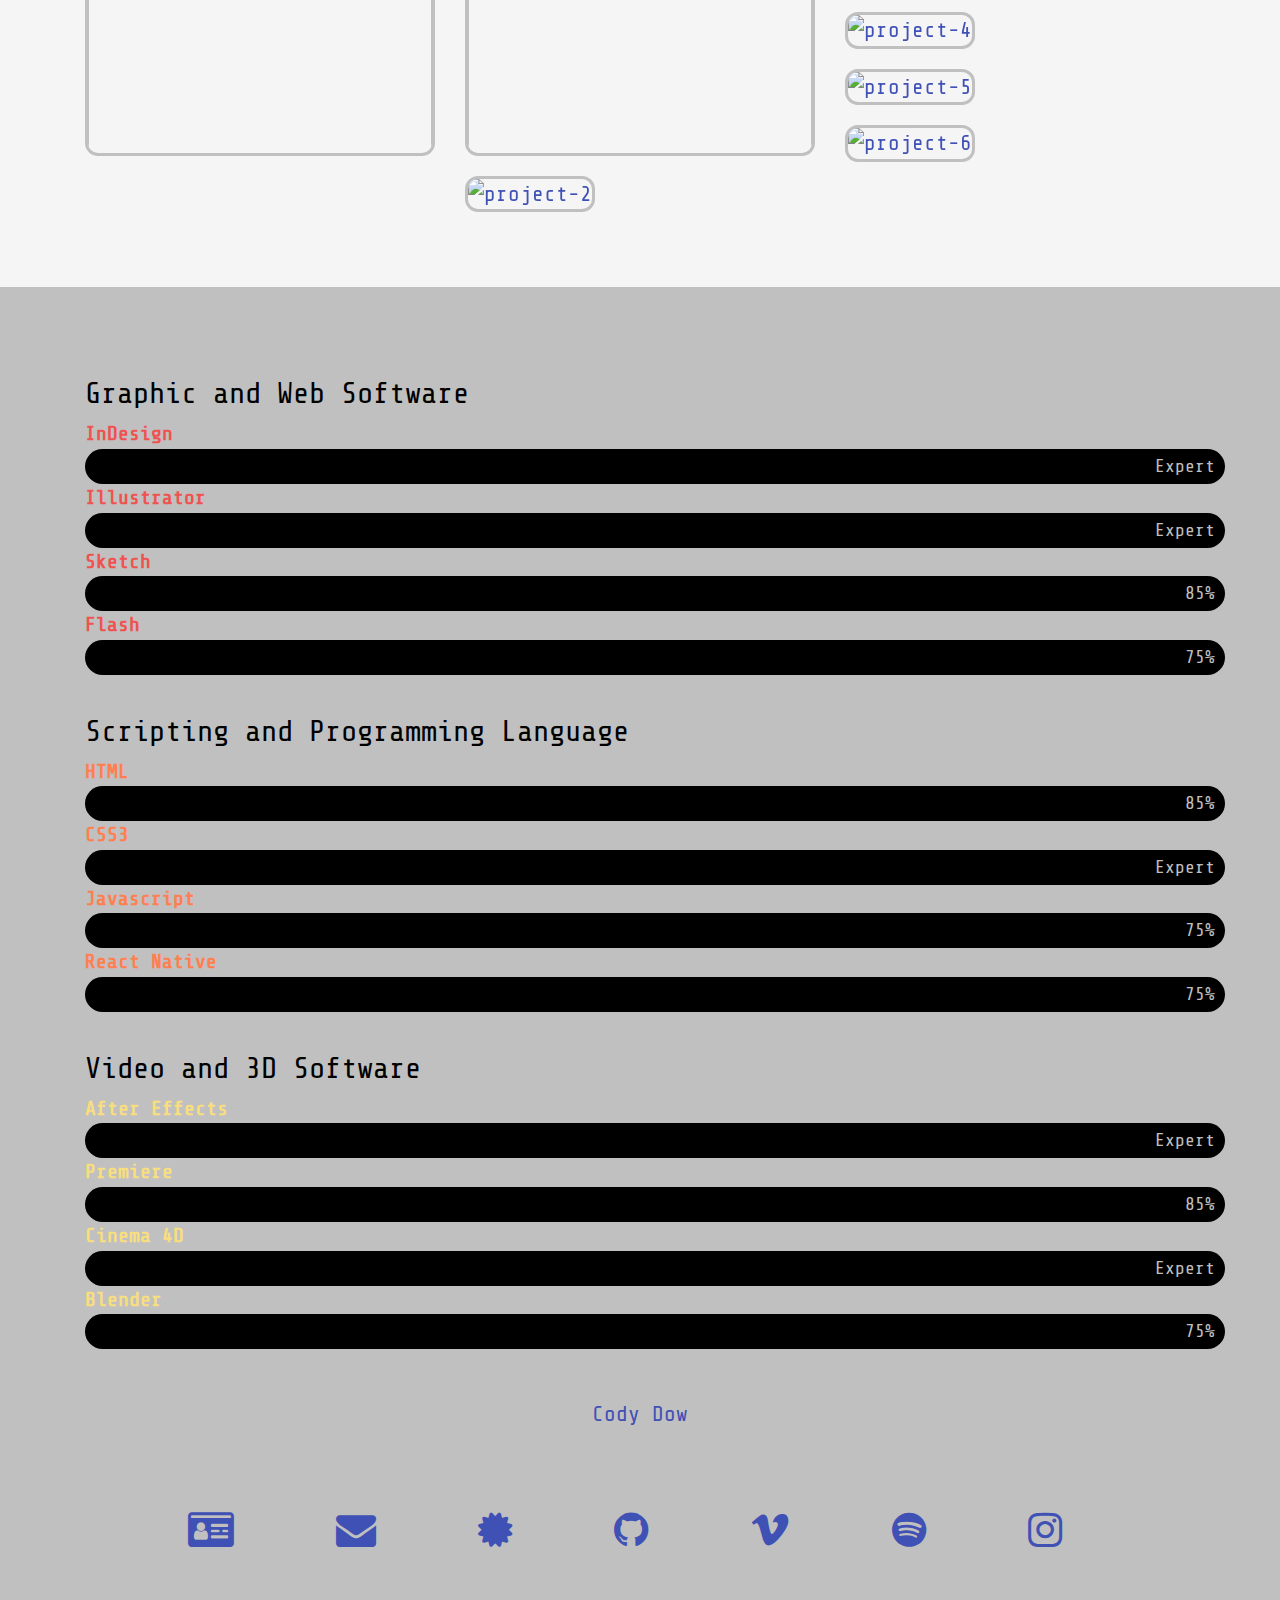
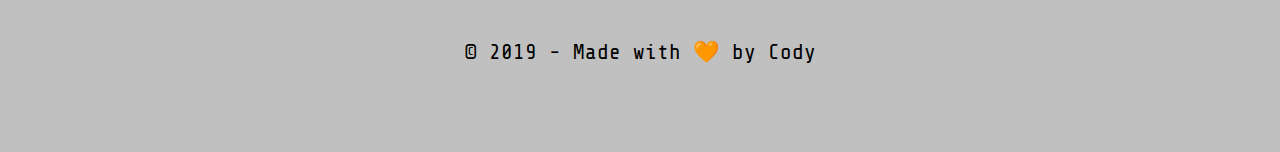
==== commit b689a24f: "styling and addition of skills chart" ====
--- a/cody.html
+++ b/cody.html
@@ -13,7 +13,9 @@
         <link href="https://maxcdn.bootstrapcdn.com/font-awesome/4.7.0/css/font-awesome.min.css" rel="stylesheet" type="text/css">
         <link href="https://fonts.googleapis.com/css?family=Playfair+Display|Roboto&display=swap" rel="stylesheet" type="text/css">    </head>
         <link href="https://fonts.googleapis.com/css?family=Share+Tech+Mono|Vollkorn:400,400i,600,600i,700,700i,900,900i&display=swap" rel="stylesheet">
-        <link href="https://fonts.googleapis.com/css?family=Roboto+Mono|Share+Tech+Mono&display=swap" rel="stylesheet">    <body>
+        <link href="https://fonts.googleapis.com/css?family=Roboto+Mono|Share+Tech+Mono&display=swap" rel="stylesheet">   
+        <link href="https://fonts.googleapis.com/css?family=Audiowide&display=swap" rel="stylesheet"> 
+        <link href="https://fonts.googleapis.com/css?family=Shrikhand&display=swap" rel="stylesheet"><body>
     <!-- Header-->
     <header>
       
@@ -22,7 +24,7 @@
           <div class="col-sm-6 col-md-6 col-lg-6">
             <div class="header-logo text-center">Cody Dow</div>
             <!-- Neon Light Editable -->
-            <h1 contenteditable spellcheck="false">For hire</h1>
+            <h1 contenteditable spellcheck="false">Digital Resume</h1>
             <!-- Night Mode Toggle -->
               <div class="togglecontainer">
                 <label class="switch"><input type="checkbox" />    <div></div>
@@ -42,9 +44,9 @@
               <div class="row">
                 <div class="col-xs-12 col-md-12 col-lg-12">
                   <!-- Resume--><a href="./CodyDowResumeSept2019.pdf" title="Resume" download><i class="fa fa-id-card" aria-hidden="true"></i></a>
-                  <!-- Ironhack--><a href="./ironhack-certificate.pdf" title="Resume" download><i class="fa fa-certificate" aria-hidden="true"></i></a>
-                  <!-- Email--><a href="mailto:wodydoc@gmail.com" title="Email"><i class="fa fa-paper-plane" aria-hidden="true"></i></a>
-                  <!-- LinkedIn--><a href="https://www.linkedin.com/in/codydow/" title="Linkedin" target="_blank"><i class="fa fa-linkedin" aria-hidden="true"></i></a>
+                  <!-- Ironhack<a href="./ironhack-certificate.pdf" title="Resume" download><i class="fa fa-certificate" aria-hidden="true"></i></a> -->
+                  <!-- Email--><a href="mailto:wodydoc@gmail.com" title="Email"><i class="fa fa-envelope" aria-hidden="true"></i></a>
+                  <!-- LinkedIn<a href="https://www.linkedin.com/in/codydow/" title="Linkedin" target="_blank"><i class="fa fa-linkedin" aria-hidden="true"></i></a> -->
                   <!-- GitHub<a href="https://github.com/wodydoc" title="Github" target="_blank"><i class="fa fa-github" aria-hidden="true"></i></a> -->
 
                 </div>
@@ -69,17 +71,20 @@
                     <div class="spinny-wrapper">
                       <h2>Cody's 
                         <span class="spinny-words">
-                          <span>a pixel pusher</span>
-                          <span>a clean coder</span>
-                          <span>eager to learn</span>
                           <span>Texan forever</span>
                           <span>Madrid based</span>
                           <span>bilingual</span>
+                          <span>clean coding</span>
+                          <span>pixel pushing</span>
+                          
                         </span></h2>
                     </div>
+
                     <p>From lecturing high school classrooms in Madrid, to navigating design strategy at a global brand consultancy in New York City, to overseeing post production operations for all of Nickelodeon, I have repeatedly proven myself able to learn quickly, work well under pressure, and think outside the box in several disciplines.</p>
-                  </div>
-                </div>
+                    
+                  </div>
+                </div>
+
               </div>
             </div>
           </div>
@@ -89,6 +94,7 @@
             <div class="container">
               <div class="small-wrapper">
                 <div class="row">
+                  
                   <div class="col-sm-4 col-md-4 col-lg-4">
                     <!-- Title-->
                     <h3>What I've been up to</h3>
@@ -138,10 +144,12 @@
                     <div class="margin-t-20"></div>
                     <div class="width-50 text-center">
                       <!-- Title-->
-                      <h2>What I've worked on</h2>
+                      <h2 class="big">*MULTI<br>DISCIP<br>LINARY<br></h2><h2> DESIGNER</h2>
                       <div class="margin-t-20"></div>
-                      <p>My latest project is an open-source app where users can study Spanish, or English, by listening to music</p>
-                    </div>
+                    </div>
+
+                      <!-- <h2 class="my-skills">Projects</h2> -->
+                    
                     <div class="margin-t-60"></div>
                     <div class="text-center">
                       <div class="row">
@@ -174,7 +182,7 @@
                   <div class="col-xs-12 col-sm-12 col-md-12 col-lg-12">
                     <!-- Portfolio Tiles-->
                     <div id="portfolio">
-                      <div class="tile scale-anm business all"><a href="#" data-toggle="modal" data-target="#project-1"><img src="./cantar-gif-rounded.gif"</a></div>
+                      <div class="tile scale-anm business all"><a href="#" data-toggle="modal" data-target="#project-1"><img src="./cantarlogo3.png"</a></div>
                       <div class="tile scale-anm business all"><a href="#" data-toggle="modal" data-target="#project-7"><img src="./hiddengym.gif"</a></div>
 
                       <div class="tile scale-anm clients all"><a href="#" data-toggle="modal" data-target="#project-2"><img src="./sofargif.gif" alt="project-2"></a></div>
@@ -198,15 +206,135 @@
           <!-- Begin Promotion Banner-->
           <div class="feature-banner">
             <div class="container">
-              <p>How to reach me:</p>
+                <div class="container">
+                    <h2 class="my-skills">Graphic and Web Software</h2>
+                    <div class="bar-1">
+                    <div class="title" style="color: #EF5350;">InDesign</div>
+                    <div class="bar" data-width="100%">
+                      <div class="bar-inner" style="background: #EF5350;">
+                        
+                      </div>
+                      <div class="bar-percent">Expert</div>
+                    </div>
+                    </div>
+                    <div class="bar-1">
+                    <div class="title" style="color: #EF5350;">Illustrator</div>
+                    <div class="bar" data-width="100%">
+                      <div class="bar-inner" style="background: #EF5350;">
+                        
+                      </div>
+                      <div class="bar-percent">Expert</div>
+                    </div>
+                    
+                    </div>
+                    <div class="bar-1">
+                    <div class="title" style="color: #EF5350;">Sketch</div>
+                    <div class="bar" data-width="85%">
+                      <div class="bar-inner" style="background: #EF5350;">
+                        
+                      </div>
+                      <div class="bar-percent">85%</div>
+                    </div>
+                    </div>
+                    <div class="bar-1">
+                    <div class="title" style="color: #EF5350">Flash</div>
+                    <div class="bar" data-width="75%">
+                      <div class="bar-inner" style="background: #EF5350;">
+                        
+                      </div>
+                      <div class="bar-percent">75%</div>
+                    </div>
+                    </div>
+                  </div>
+                  <div class="container">
+                      <h2 class="my-skills">Scripting and Programming Language</h2>
+                      <div class="bar-1">
+                      <div class="title" style="color: #ff7f50;">HTML</div>
+                      <div class="bar" data-width="85%">
+                        <div class="bar-inner" style="background: #ff7f50;">
+                          
+                        </div>
+                        <div class="bar-percent">85%</div>
+                      </div>
+                      </div>
+                      <div class="bar-1">
+                      <div class="title" style="color: #ff7f50;">CSS3</div>
+                      <div class="bar" data-width="100%">
+                        <div class="bar-inner" style="background: #ff7f50;">
+                          
+                        </div>
+                        <div class="bar-percent">Expert</div>
+                      </div>
+                      
+                      </div>
+                      <div class="bar-1">
+                      <div class="title" style="color: #ff7f50;">Javascript</div>
+                      <div class="bar" data-width="75%">
+                        <div class="bar-inner" style="background: #ff7f50;">
+                          
+                        </div>
+                        <div class="bar-percent">75%</div>
+                      </div>
+                      </div>
+                      <div class="bar-1">
+                      <div class="title" style="color: #ff7f50">React Native</div>
+                      <div class="bar" data-width="75%">
+                        <div class="bar-inner" style="background: #ff7f50;">
+                          
+                        </div>
+                        <div class="bar-percent">75%</div>
+                      </div>
+                      </div>
+                    </div>
+                    <div class="container">
+                        <h2 class="my-skills">Video and 3D Software</h2>
+                        <div class="bar-1">
+                        <div class="title" style="color: #f8de7e;">After Effects</div>
+                        <div class="bar" data-width="100%">
+                          <div class="bar-inner"style="background: #f8de7e;">
+                            
+                          </div>
+                          <div class="bar-percent">Expert</div>
+                        </div>
+                        </div>
+                        <div class="bar-1">
+                        <div class="title" style="color: #f8de7e;">Premiere</div>
+                        <div class="bar" data-width="85%">
+                          <div class="bar-inner" style="background: #f8de7e;">
+                            
+                          </div>
+                          <div class="bar-percent">85%</div>
+                        </div>
+                        
+                        </div>
+                        <div class="bar-1">
+                        <div class="title" style="color: #f8de7e;">Cinema 4D</div>
+                        <div class="bar" data-width="100%">
+                          <div class="bar-inner" style="background: #f8de7e;">
+                            
+                          </div>
+                          <div class="bar-percent">Expert</div>
+                        </div>
+                        </div>
+                        <div class="bar-1">
+                        <div class="title" style="color: #f8de7e">Blender</div>
+                        <div class="bar" data-width="75%">
+                          <div class="bar-inner" style="background: #f8de7e;">
+                            
+                          </div>
+                          <div class="bar-percent">75%</div>
+                        </div>
+                        </div>
+                      </div>
+              <!-- <p>How to reach me:</p> -->
               <div class="row">
-                <div class="col-xs-12 col-md-12 col-lg-12">
+                <div class="col-xs-12 col-md-12 col-lg-12" style="padding: 5rem;">
+                  <script type="text/javascript" src="https://platform.linkedin.com/badges/js/profile.js" async defer></script>
+                  <div class="LI-profile-badge"  data-version="v1" data-size="large" data-locale="en_US" data-type="vertical" data-theme="dark" data-vanity="codydow"><a class="LI-simple-link" href='https://es.linkedin.com/in/codydow?trk=profile-badge'>Cody Dow</a></div>                </div>
                   <!-- Resume--><a href="./CodyDowResumeSept2019.pdf" title="Resume" download><i class="fa fa-id-card" aria-hidden="true"></i></a>
                   <!-- Email--><a href="mailto:wodydoc@gmail.com" title="Email"><i class="fa fa-envelope" aria-hidden="true"></i></a> 
                   <a href="./ironhack-certificate.pdf" title="Resume" download><i class="fa fa-certificate" aria-hidden="true"></i></a>
                   <!-- LinkedIn<a href="https://www.linkedin.com/in/codydow/" title="Linkedin" target="_blank"><i class="fa fa-linkedin" aria-hidden="true"></i></a> -->
-                  <script type="text/javascript" src="https://platform.linkedin.com/badges/js/profile.js" async defer></script>
-                  <div class="LI-profile-badge"  data-version="v1" data-size="large" data-locale="en_US" data-type="vertical" data-theme="dark" data-vanity="codydow"><a class="LI-simple-link" href='https://es.linkedin.com/in/codydow?trk=profile-badge'>Cody Dow</a></div>                </div>
                   <!-- GitHub--><a href="https://github.com/wodydoc" title="Github" target="_blank"><i class="fa fa-github" aria-hidden="true"></i></a>
                   <!-- Vimeo--><a href="https://vimeo.com/wodydoc" title="Vimeo" target="_blank"><i class="fa fa-vimeo" aria-hidden="true"></i></a>
                   <!-- Spotify--><a href="https://open.spotify.com/user/12157591116?si=i9x_uR5XRMyZX5aMXf0GJg" title="Spotify" target="_blank"><i class="fa fa-spotify" aria-hidden="true"></i></a>
@@ -223,7 +351,6 @@
                   <div class="col-sm-12 col-md-12 col-lg-12">
                     <p>© 2019 - Made with 🧡 by Cody</p>
                     <!-- Credits-->
-                    
                   </div>
                 </div>
               </div>
@@ -242,7 +369,7 @@
                   <div class="col-xs-12 col-md-6 col-lg-6">
                     <p>An open-source mobile application where users can study English, or Spanish, by listening to music.</p>
                     <p>Cantar users can search lyrics, translate directly, save words to vocabulary, track learning, and more, coming soon!</p>
-                    <a href="https://cantar-app.firebaseapp.com/" title="Title" target="_blank">Link to Demo<i class="fa fa-link" aria-hidden="true"></i></a>
+                    <a href="https://cantar-app.firebaseapp.com/" title="Title" target="_blank">Link to Demo <i class="fa fa-link" aria-hidden="true"></i></a>
                   </div>
                   <div class="col-xs-12 col-md-6 col-lg-6">
                     <div class="margin-t-60 visible-xs"></div><img class="img-responsive" src="./cantarlogo3.png" alt="Example">
--- a/style.css
+++ b/style.css
@@ -1,16 +1,18 @@
 /* - - - - - - Colors - - - - - -  */
 html {
-  --color: #ccc;
-  --main-color: #424242;
-  --secondary-color: #160502;
-  --tertiary-color: yellowgreen;
-
-  }
+  --color: #000000;
+  --main-color: silver;
+  --secondary-color: #F5F5F5;
+  --tertiary-color: #3f51b5;
+}
+
+
   html.dark {
-    --color: black;
-    --main-color: beige;
-    --secondary-color: #aaaaaa;
-    --tertiary-color: red;
+    --color: #9E9E9E;
+    --main-color: #160502;
+    --secondary-color: #0d200d;
+    --tertiary-color: #43A047;
+
   }
   /* - - - - - - Wrapper - - - - - -  */
 
@@ -45,7 +47,7 @@
 
 .switch {
   display: inline-block;
-  font-size: 20px; /* 1 */
+  font-size: 20px;
   height: 1em;
   width: 2em;
   background: var(--secondary-color);
@@ -80,6 +82,7 @@
   }
 
   @import url(https://fonts.googleapis.com/css?family=Exo+2:200i);
+  @import url('https://fonts.googleapis.com/css?family=Cedarville+Cursive&display=swap');
 
 :root {
   /* Base font size */
@@ -96,16 +99,18 @@
   font-size: 6rem;
   /* font-weight: 200; */
   /* margin-top: 34px; */
-  /* margin-bottom: 0px; */
+  margin-bottom: 0px;
+  font-family: 'Shrikhand', cursive !important;
+  /* font-family: 'Audiowide', cursive !important; */
   font-style: normal;
   color: #f40 !important;
-  padding: 1rem 1rem 0.5rem;
-  font-size: 6rem !important;
-  /* padding: 1px; */
-  border: 0.4rem solid #08f !important;
-  border-radius: 2rem;
-  text-transform: uppercase;
-  animation: flicker 1.2s infinite alternate;
+  padding: 1.5rem 1rem 1.5rem;
+  font-size: 3.5rem !important;
+  padding: 13px;
+  border: 0.4rem solid #3F51B5 !important;
+  border-radius: 9rem;
+  /* text-transform: uppercase; */
+  animation: flicker 2.2s infinite alternate;
   /* font-family: 'Exo 2', sans-serif; */
   display: flex;
   justify-content: center;
@@ -178,9 +183,9 @@
 .spinny-words span:nth-child(5) { 
   animation-delay: 12s; 
 }
-.spinny-words span:nth-child(6) { 
+/* .spinny-words span:nth-child(6) { 
   animation-delay: 15s; 
-}
+} */
 @keyframes rotateWord {
 0%   { opacity: 0; }
 2%   { opacity: 0; transform: translateY(-30px); }
@@ -195,7 +200,7 @@
 /* LAY OUT --- LAY OUT --- LAYOUT  */
 /* Generics */
 a {
-  color: #2cb1a5;
+  color: var(--tertiary-color) !important;
   text-decoration: none;
   -webkit-transition: color 0.5s ease-out;
   -moz-transition: color 0.5s ease-out;
@@ -203,7 +208,8 @@
   -ms-transition: color 0.5s ease-out;
   transition: color 0.5s ease-out; }
   a:visited {
-    color: var(--tertiary-color); }
+    /* color: var(--secondary-color) !important;  */
+  }
   a:hover {
     color: red;
     text-decoration: none !important; }
@@ -303,10 +309,14 @@
 
 /* Theme */
 header {
-  padding: 61px 0 20px 0; }
+  padding: 65px 0 0px 0; 
+}
   header .header-logo {
     font-size: 57pt;
-    line-height: 73pt;
+    /* line-height: 73pt; */
+    /* font-style: italic; */
+    color: var(--tertiary-color);
+    /* font-weight: 900;
     /* font-style: italic; */
     /* font-weight: 900; */ }
   header .header-logo-slogan {
@@ -324,7 +334,8 @@
         font-weight: bold; } }
 
 footer {
-  padding-bottom: 80px; }
+  padding-bottom: 80px; 
+  padding-top: 17px;}
   footer p {
     color: #969696;
     line-height: 20px;
@@ -426,8 +437,8 @@
   #projects #portfolio .tile img {
     max-width: 100%;
     width: 100%;
-    height: auto;
-    margin-bottom: 1rem;
+    height: 20rem;
+    margin-bottom: 0rem;
     filter: grayscale(0%);
     vertical-align: middle;
     -webkit-transition: filter 0.5s ease-out;
@@ -435,7 +446,9 @@
     -o-transition: filter 0.5s ease-out;
     -ms-transition: filter 0.5s ease-out;
     transition: filter 0.5s ease-out;
-    border: 1px solid #d3d3d3; }
+    border: 3px solid var(--main-color);
+    border-radius: 13px;
+  }
     #projects #portfolio .tile img:hover {
       filter: grayscale(100%); }
 
@@ -459,12 +472,13 @@
 .feature-banner {
   text-align: center;
   width: 100%;
-  padding: 40px 0 25px 0; }
+  padding: 30px 0 25px 0;
+}
   .feature-banner i {
     font-size: 30pt;
     margin: 30px 30px 30px 0; }
   .feature-banner a {
-    color: var(--color);
+    /* color: var(--color); */
     margin: 30px;
     -webkit-transition: color 0.5s ease-out;
     -moz-transition: color 0.5s ease-out;
@@ -481,22 +495,26 @@
       margin: 10px; } }
 
 .scroll-to-top {
-  width: 40px;
-  height: 40px;
+  width: 46px;
+  width: 62px;
+  height: 43px;
   position: fixed;
-  bottom: 50px;
-  right: 50px;
+  bottom: 2px;
+  right: 2px;
   display: none;
-  background-color: rgba(105, 105, 105, 0.267);
-  border-bottom: 5px solid #f7f7f7;
-  color: #ffffff;
+  background-color: #9e9e9e70;
+  border-bottom: 5px solid var(--tertiary-color);
+  /* color: var(--main-color); */
   text-align: center;
   font-size: 14pt;
   -webkit-transition: font-size 0.5s ease-out;
-  -moz-transition: font-size  0.5s ease-out;
-  -o-transition: font-size  0.5s ease-out;
-  -ms-transition: font-size  0.5s ease-out;
-  transition: font-size  0.5s ease-out; }
+  -moz-transition: font-size 0.5s ease-out;
+  -o-transition: font-size 0.5s ease-out;
+  -ms-transition: font-size 0.5s ease-out;
+  transition: font-size 0.5s ease-out;
+
+
+}
   .scroll-to-top:hover {
     font-size: 16pt; }
 
@@ -523,4 +541,65 @@
   .modal-content-wrapper img {
     margin-bottom: 30px; }
   .modal-content-wrapper h2 {
-    margin-bottom: 30px; }+    margin-bottom: 30px; }
+
+/*  */
+@import url(https://fonts.googleapis.com/css?family=Open+Sans:400,600);
+
+body {
+  background: #2E282A;
+  font-family: 'Open Sans', sans-serif;
+}
+
+.container {
+  margin-top: 20px;
+}
+
+h2 {
+  color: #fff;
+}
+.big {
+  font-size: 7.5rem;
+  /* padding: 0%; */
+  /* margin: 0%; */
+  line-height: 5.5rem;
+}
+
+.title {
+  font-weight: bold;
+  font-size: 20px;
+  
+}
+
+.bar {
+
+  width: 100%;
+  height: 35px;
+  background: var(--color);
+  border-radius: 18px;
+  position: relative;
+  transition: all 2s linear;
+}
+
+.bar-1,
+.my-skills {
+  width: 100%;
+  /* margin: 10px auto 25px; */
+  text-align: left;
+}
+
+.bar-inner {
+  width: 0;
+  height: 35px;
+  line-height: 35px;
+  background: #db3a34;
+  border-radius: 5px 0 0 5px;
+}
+
+.bar-percent {
+  position: absolute;
+  right: 10px;
+  top: 5px;
+  color: var(--main-color);
+  font-size: 18px;
+}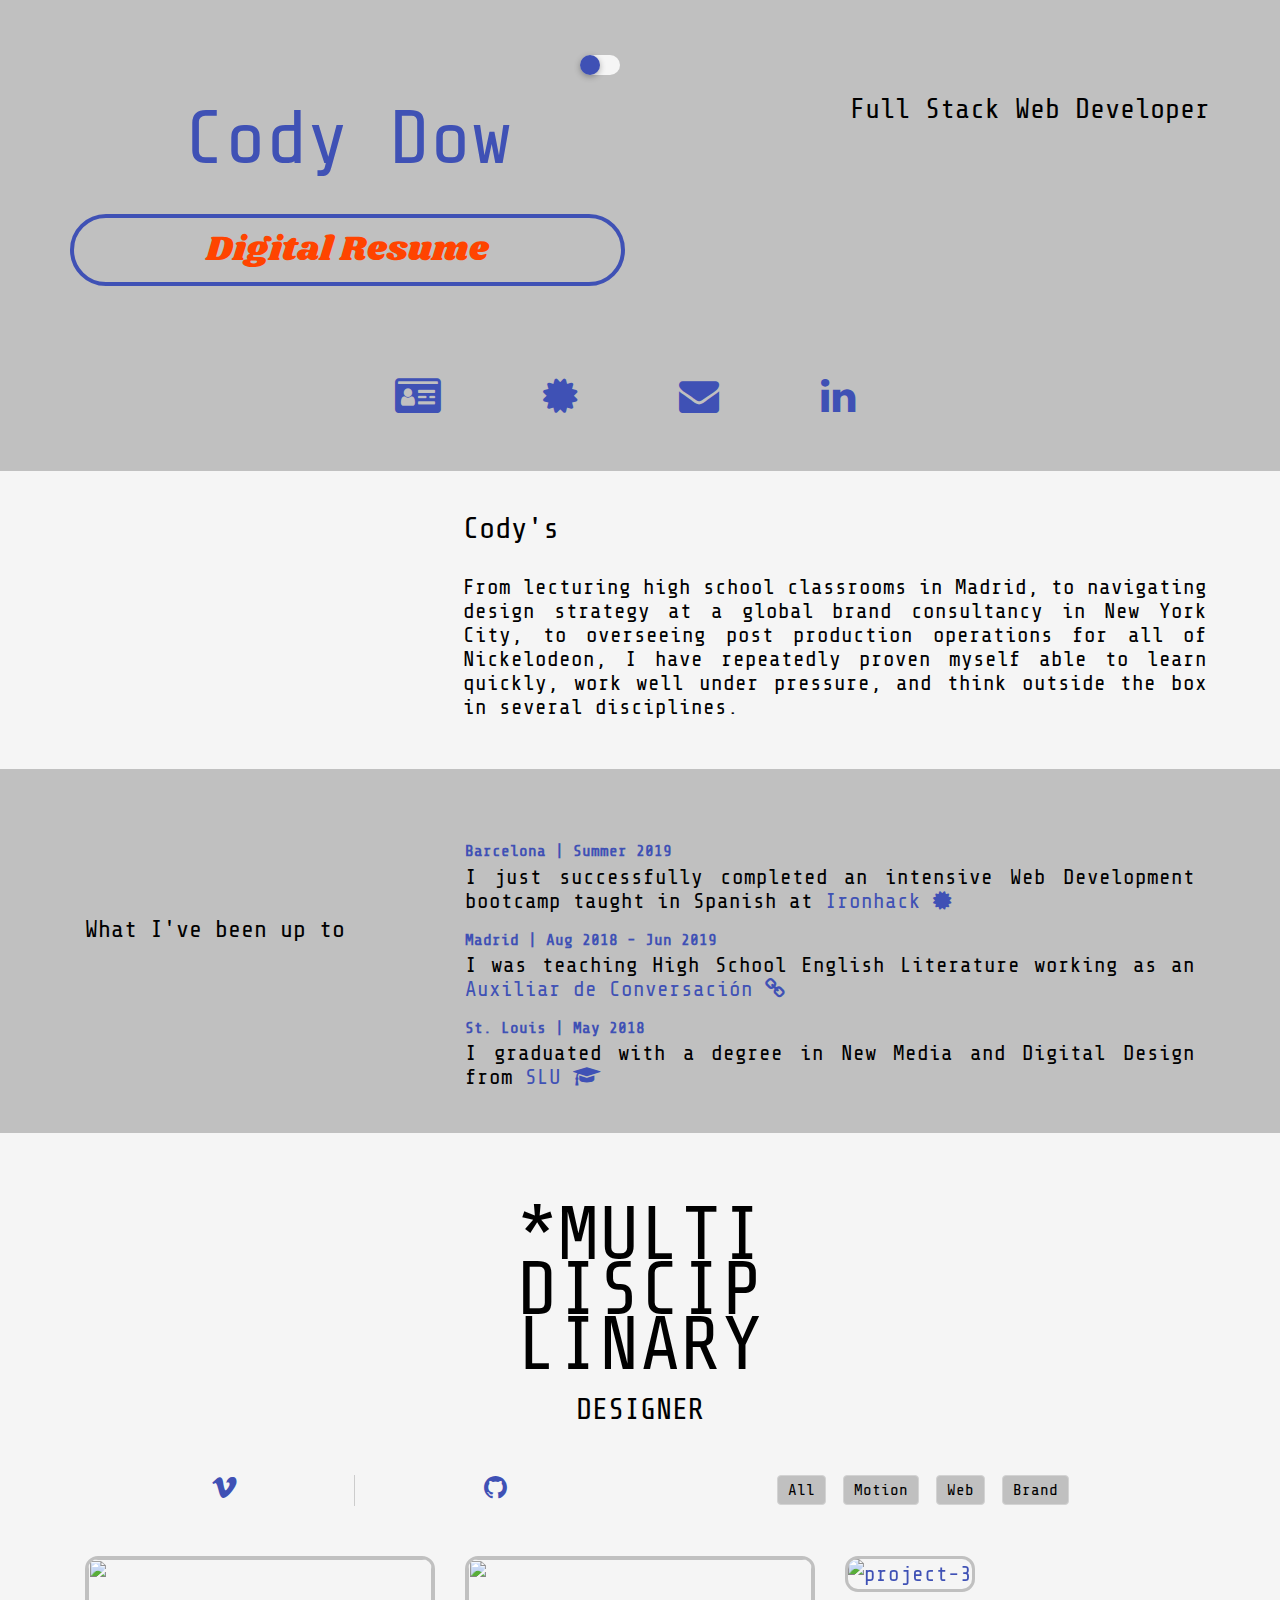
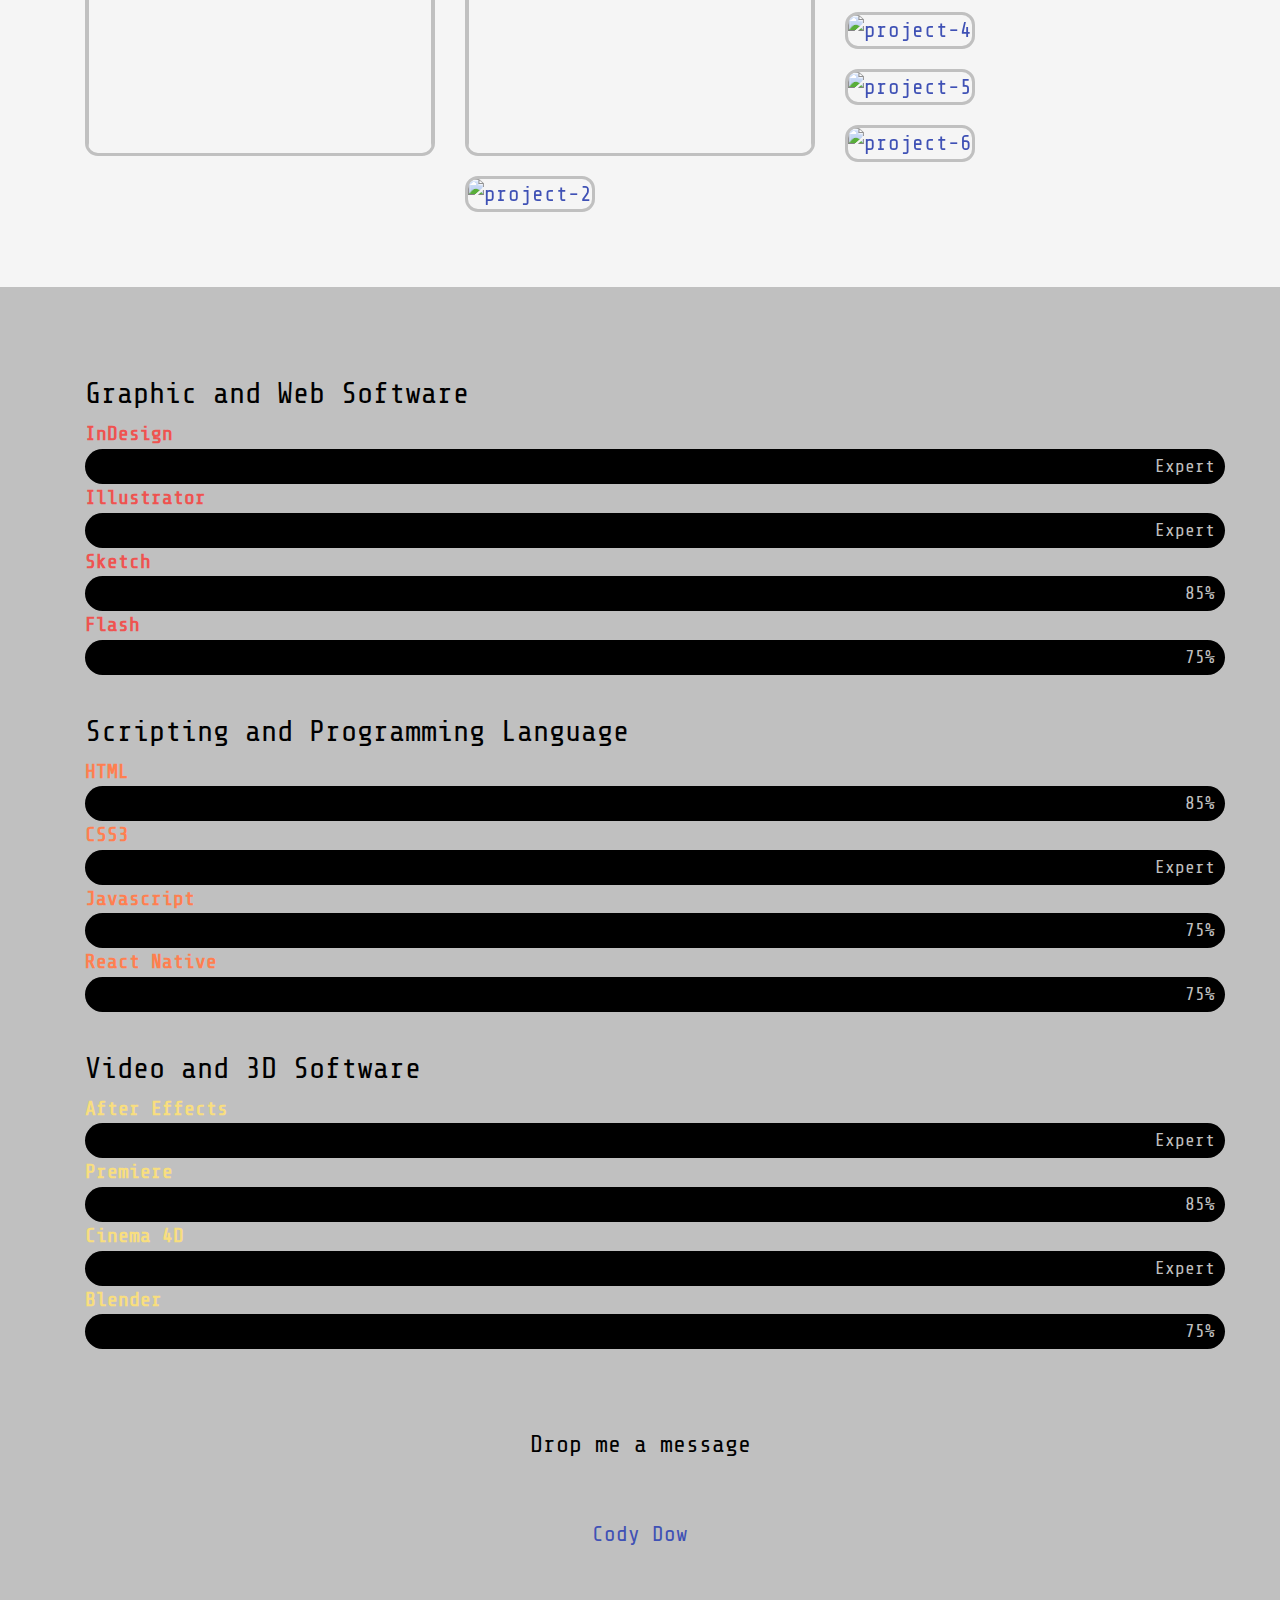
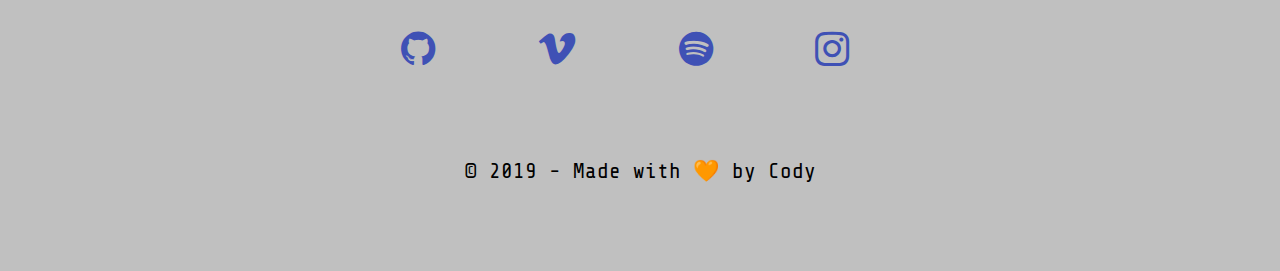
==== commit c216ddf2: "new new new" ====
--- a/cody.html
+++ b/cody.html
@@ -44,9 +44,9 @@
               <div class="row">
                 <div class="col-xs-12 col-md-12 col-lg-12">
                   <!-- Resume--><a href="./CodyDowResumeSept2019.pdf" title="Resume" download><i class="fa fa-id-card" aria-hidden="true"></i></a>
-                  <!-- Ironhack<a href="./ironhack-certificate.pdf" title="Resume" download><i class="fa fa-certificate" aria-hidden="true"></i></a> -->
+                  <!-- Ironhack--><a href="./ironhack-certificate.pdf" title="Resume" download><i class="fa fa-certificate" aria-hidden="true"></i></a> 
                   <!-- Email--><a href="mailto:wodydoc@gmail.com" title="Email"><i class="fa fa-envelope" aria-hidden="true"></i></a>
-                  <!-- LinkedIn<a href="https://www.linkedin.com/in/codydow/" title="Linkedin" target="_blank"><i class="fa fa-linkedin" aria-hidden="true"></i></a> -->
+                  <!-- LinkedIn--><a href="https://www.linkedin.com/in/codydow/" title="Linkedin" target="_blank"><i class="fa fa-linkedin" aria-hidden="true"></i></a> 
                   <!-- GitHub<a href="https://github.com/wodydoc" title="Github" target="_blank"><i class="fa fa-github" aria-hidden="true"></i></a> -->
 
                 </div>
@@ -326,14 +326,14 @@
                         </div>
                         </div>
                       </div>
-              <!-- <p>How to reach me:</p> -->
-              <div class="row">
+                      <div class="row">
+                          <h3>Drop me a message</h3>
                 <div class="col-xs-12 col-md-12 col-lg-12" style="padding: 5rem;">
                   <script type="text/javascript" src="https://platform.linkedin.com/badges/js/profile.js" async defer></script>
                   <div class="LI-profile-badge"  data-version="v1" data-size="large" data-locale="en_US" data-type="vertical" data-theme="dark" data-vanity="codydow"><a class="LI-simple-link" href='https://es.linkedin.com/in/codydow?trk=profile-badge'>Cody Dow</a></div>                </div>
-                  <!-- Resume--><a href="./CodyDowResumeSept2019.pdf" title="Resume" download><i class="fa fa-id-card" aria-hidden="true"></i></a>
-                  <!-- Email--><a href="mailto:wodydoc@gmail.com" title="Email"><i class="fa fa-envelope" aria-hidden="true"></i></a> 
-                  <a href="./ironhack-certificate.pdf" title="Resume" download><i class="fa fa-certificate" aria-hidden="true"></i></a>
+                  <!-- Resume<a href="./CodyDowResumeSept2019.pdf" title="Resume" download><i class="fa fa-id-card" aria-hidden="true"></i></a> -->
+                  <!-- Email<a href="mailto:wodydoc@gmail.com" title="Email"><i class="fa fa-envelope" aria-hidden="true"></i></a>  -->
+                  <!-- <a href="./ironhack-certificate.pdf" title="Resume" download><i class="fa fa-certificate" aria-hidden="true"></i></a> -->
                   <!-- LinkedIn<a href="https://www.linkedin.com/in/codydow/" title="Linkedin" target="_blank"><i class="fa fa-linkedin" aria-hidden="true"></i></a> -->
                   <!-- GitHub--><a href="https://github.com/wodydoc" title="Github" target="_blank"><i class="fa fa-github" aria-hidden="true"></i></a>
                   <!-- Vimeo--><a href="https://vimeo.com/wodydoc" title="Vimeo" target="_blank"><i class="fa fa-vimeo" aria-hidden="true"></i></a>
--- a/style.css
+++ b/style.css
@@ -228,7 +228,9 @@
 
 h3 {
   font-weight: 600; 
-  color: var(--color) !important;}
+  color: var(--color) !important;
+  padding-top: 63px;
+}
 
 p {
   font-weight: 100;
@@ -495,9 +497,8 @@
       margin: 10px; } }
 
 .scroll-to-top {
-  width: 46px;
-  width: 62px;
-  height: 43px;
+  width: 123px;
+  height: 46px;
   position: fixed;
   bottom: 2px;
   right: 2px;
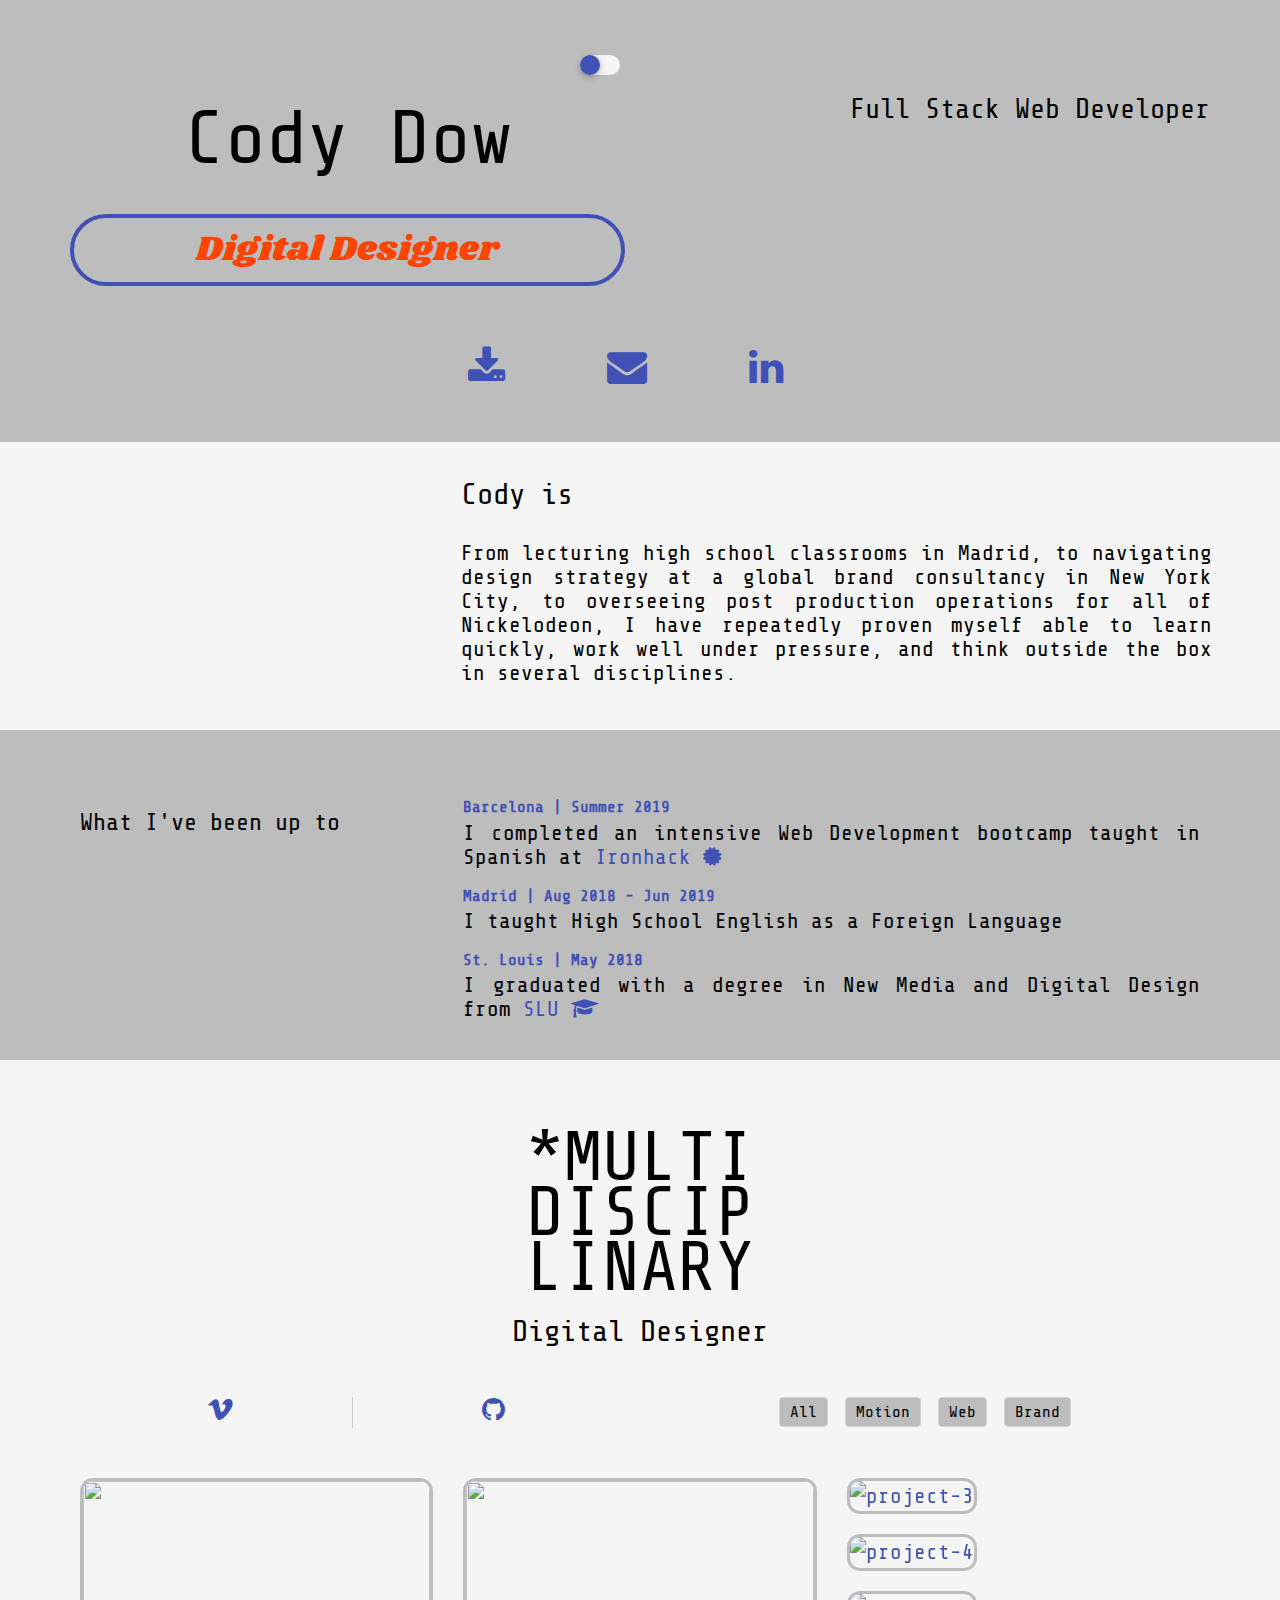
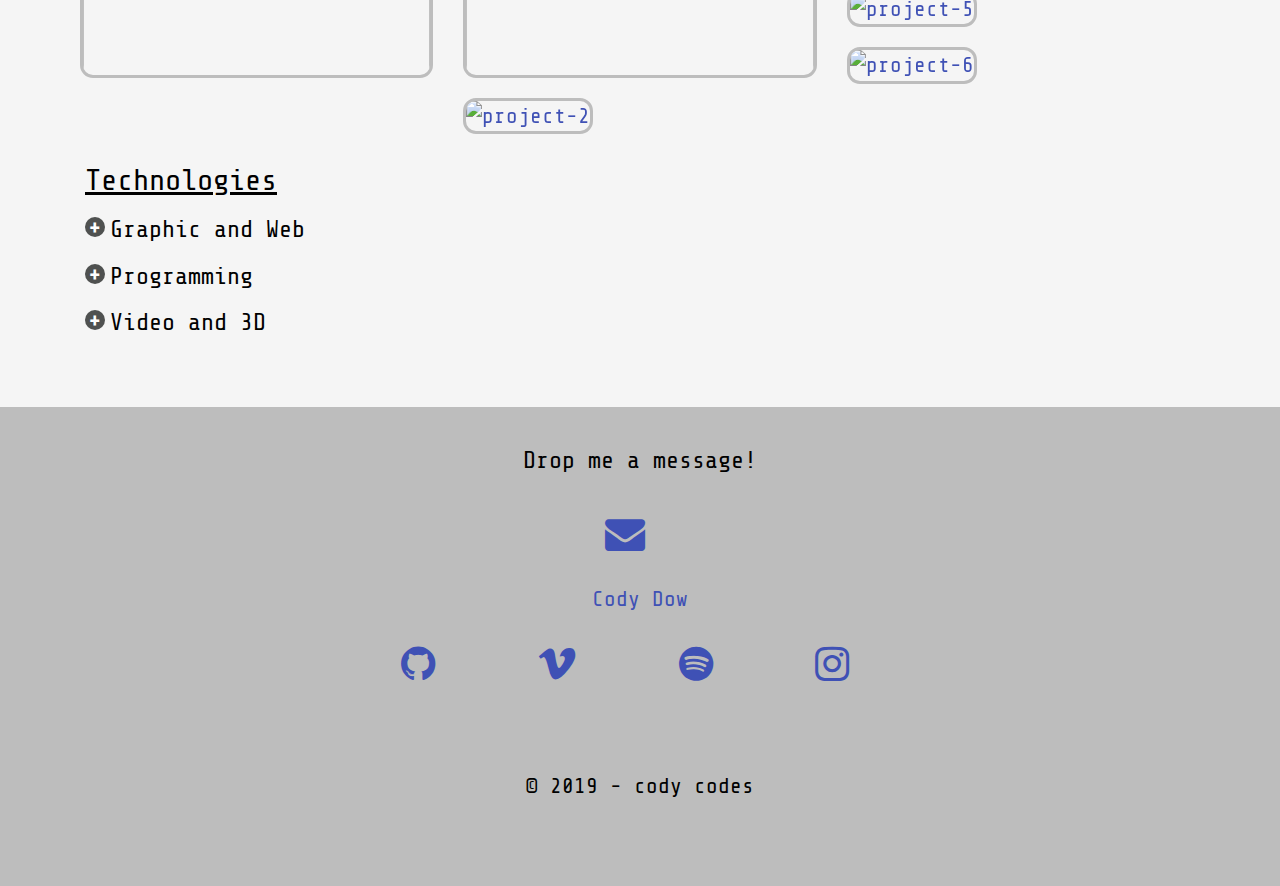
==== commit 3d9fc55b: "skills charts" ====
--- a/cody.html
+++ b/cody.html
@@ -24,7 +24,7 @@
           <div class="col-sm-6 col-md-6 col-lg-6">
             <div class="header-logo text-center">Cody Dow</div>
             <!-- Neon Light Editable -->
-            <h1 contenteditable spellcheck="false">Digital Resume</h1>
+            <h1 contenteditable spellcheck="false">Digital Designer</h1>
             <!-- Night Mode Toggle -->
               <div class="togglecontainer">
                 <label class="switch"><input type="checkbox" />    <div></div>
@@ -43,8 +43,8 @@
             <div class="container">
               <div class="row">
                 <div class="col-xs-12 col-md-12 col-lg-12">
-                  <!-- Resume--><a href="./CodyDowResumeSept2019.pdf" title="Resume" download><i class="fa fa-id-card" aria-hidden="true"></i></a>
-                  <!-- Ironhack--><a href="./ironhack-certificate.pdf" title="Resume" download><i class="fa fa-certificate" aria-hidden="true"></i></a> 
+                  <!-- Resume--><a href="./CodyDowResumeSept2019.pdf" title="Resume" download><i class="fa fa-download" aria-hidden="true"></i></a>
+                  <!-- Ironhack<a href="./ironhack-certificate.pdf" title="Resume" download><i class="fa fa-certificate" aria-hidden="true"></i></a>  -->
                   <!-- Email--><a href="mailto:wodydoc@gmail.com" title="Email"><i class="fa fa-envelope" aria-hidden="true"></i></a>
                   <!-- LinkedIn--><a href="https://www.linkedin.com/in/codydow/" title="Linkedin" target="_blank"><i class="fa fa-linkedin" aria-hidden="true"></i></a> 
                   <!-- GitHub<a href="https://github.com/wodydoc" title="Github" target="_blank"><i class="fa fa-github" aria-hidden="true"></i></a> -->
@@ -69,14 +69,14 @@
                     <!-- <p>I'm a Texan forever, <b>an ex-pat for now,</b> a thinker, maker, & collaborator</p> -->
                     <!-- <h2>Cody</h2> -->
                     <div class="spinny-wrapper">
-                      <h2>Cody's 
+                      <h2>Cody is 
                         <span class="spinny-words">
                           <span>Texan forever</span>
                           <span>Madrid based</span>
                           <span>bilingual</span>
                           <span>clean coding</span>
                           <span>pixel pushing</span>
-                          
+                          <!-- <span>hi</span> -->
                         </span></h2>
                     </div>
 
@@ -105,7 +105,7 @@
                     <div class="dev-tech-box">
                       <div class="row">
                         <div class="col-sm-12 col-md-12 col-lg-12"><span>Barcelona | Summer 2019</span>
-                          <p>I just successfully completed an intensive Web Development bootcamp taught in Spanish at <a href="./ironhack-certificate.pdf" title="Resume" download>Ironhack <i class="fa fa-certificate" aria-hidden="true"></i></a></p>
+                          <p>I completed an intensive Web Development bootcamp taught in Spanish at <a href="./ironhack-certificate.pdf" title="Resume" download>Ironhack <i class="fa fa-certificate" aria-hidden="true"></i></a></p>
                         </div>
                         <div class="margin-t-20"></div>
                       </div>
@@ -114,7 +114,7 @@
                     <div class="dev-tech-box">
                       <div class="row">
                         <div class="col-sm-12 col-md-12 col-lg-12"><span>Madrid | Aug 2018 - Jun 2019</span>
-                          <p>I was teaching High School English Literature working as an <a href="https://www.slu.edu/"> Auxiliar de Conversación <i class="fa fa-link" aria-hidden="true"></i></a></p> 
+                          <p>I taught High School English as a Foreign Language</p> 
                         </div>
                         <div class="margin-t-20"></div>
                       </div>
@@ -123,7 +123,7 @@
                     <div class="dev-tech-box">
                         <div class="row">
                           <div class="col-sm-12 col-md-12 col-lg-12"><span>St. Louis | May 2018</span>
-                            <p>I graduated with a degree in New Media and Digital Design from <a href="https://www.slu.edu/"> SLU <i class="fa fa-graduation-cap" aria-hidden="true"></i></a></p>
+                            <p>I graduated with a degree in New Media and Digital Design from <a href="https://www.slu.edu/">SLU <i class="fa fa-graduation-cap" aria-hidden="true"></i></a></p>
                           </div>
                           <div class="margin-t-20"></div>
                         </div>
@@ -144,7 +144,7 @@
                     <div class="margin-t-20"></div>
                     <div class="width-50 text-center">
                       <!-- Title-->
-                      <h2 class="big">*MULTI<br>DISCIP<br>LINARY<br></h2><h2> DESIGNER</h2>
+                      <h2 class="big">*MULTI<br>DISCIP<br>LINARY<br></h2><h2>Digital Designer</h2>
                       <div class="margin-t-20"></div>
                     </div>
 
@@ -198,137 +198,160 @@
                     </div>
                     <div style="clear:both;"></div>
                   </div>
-                </div>
-              </div>
-            </div>
-          </div>
+
+                <div id="page" style="padding: 20px;">
+                  <h4>Technologies</h4>
+        
+                    <input class="toggle-box" id="identifier-1" type="checkbox">
+                    <label for="identifier-1"><h2 class="my-skills">Graphic and Web</h2></label>
+                    <div>
+                        <div class="container">
+                            
+                            <div class="bar-1">
+                            <div class="title" style="color: #EF5350;">InDesign</div>
+                            <div class="bar" data-width="100%">
+                              <div class="bar-inner" style="background: #EF5350;">
+                                
+                              </div>
+                              <div class="bar-percent">Expert</div>
+                            </div>
+                            </div>
+                            <div class="bar-1">
+                            <div class="title" style="color: #EF5350;">Illustrator</div>
+                            <div class="bar" data-width="100%">
+                              <div class="bar-inner" style="background: #EF5350;">
+                                
+                              </div>
+                              <div class="bar-percent">Expert</div>
+                            </div>
+                            
+                            </div>
+                            <div class="bar-1">
+                            <div class="title" style="color: #EF5350;">Sketch</div>
+                            <div class="bar" data-width="85%">
+                              <div class="bar-inner" style="background: #EF5350;">
+                                
+                              </div>
+                              <div class="bar-percent">85%</div>
+                            </div>
+                            </div>
+                            <div class="bar-1">
+                            <div class="title" style="color: #EF5350">Flash</div>
+                            <div class="bar" data-width="75%">
+                              <div class="bar-inner" style="background: #EF5350;">
+                                
+                              </div>
+                              <div class="bar-percent">75%</div>
+                            </div>
+                            </div>
+                          </div>                    </div>
+                    <input class="toggle-box" id="identifier-2" type="checkbox">
+                    <label for="identifier-2"><h2 class="my-skills">Programming</h2></label>
+                    <div>
+                        <div class="container">
+                            
+                            <div class="bar-1">
+                            <div class="title" style="color: #ff7f50;">HTML</div>
+                            <div class="bar" data-width="85%">
+                              <div class="bar-inner" style="background: #ff7f50;">
+                                
+                              </div>
+                              <div class="bar-percent">85%</div>
+                            </div>
+                            </div>
+                            <div class="bar-1">
+                            <div class="title" style="color: #ff7f50;">CSS3</div>
+                            <div class="bar" data-width="100%">
+                              <div class="bar-inner" style="background: #ff7f50;">
+                                
+                              </div>
+                              <div class="bar-percent">Expert</div>
+                            </div>
+                            
+                            </div>
+                            <div class="bar-1">
+                            <div class="title" style="color: #ff7f50;">Javascript</div>
+                            <div class="bar" data-width="75%">
+                              <div class="bar-inner" style="background: #ff7f50;">
+                                
+                              </div>
+                              <div class="bar-percent">75%</div>
+                            </div>
+                            </div>
+                            <div class="bar-1">
+                            <div class="title" style="color: #ff7f50">React Native</div>
+                            <div class="bar" data-width="75%">
+                              <div class="bar-inner" style="background: #ff7f50;">
+                                
+                              </div>
+                              <div class="bar-percent">75%</div>
+                            </div>
+                            </div>
+                          </div>                    </div>
+                    
+
+
+
+                    <input class="toggle-box" id="identifier-3" type="checkbox">
+                    <label for="identifier-3"><h2 class="my-skills">Video and 3D</h2></label>
+                    <div>
+                      <div class="container">
+                        
+                        <div class="bar-1">
+                        <div class="title" style="color: #f8de7e;">After Effects</div>
+                        <div class="bar" data-width="100%">
+                          <div class="bar-inner"style="background: #f8de7e;">
+                            
+                          </div>
+                          <div class="bar-percent">Expert</div>
+                        </div>
+                        </div>
+                        <div class="bar-1">
+                        <div class="title" style="color: #f8de7e;">Premiere</div>
+                        <div class="bar" data-width="85%">
+                          <div class="bar-inner" style="background: #f8de7e;">
+                            
+                          </div>
+                          <div class="bar-percent">85%</div>
+                        </div>
+                        
+                        </div>
+                        <div class="bar-1">
+                        <div class="title" style="color: #f8de7e;">Cinema 4D</div>
+                        <div class="bar" data-width="100%">
+                          <div class="bar-inner" style="background: #f8de7e;">
+                            
+                          </div>
+                          <div class="bar-percent">Expert</div>
+                        </div>
+                        </div>
+                        <div class="bar-1">
+                        <div class="title" style="color: #f8de7e">Blender</div>
+                        <div class="bar" data-width="75%">
+                          <div class="bar-inner" style="background: #f8de7e;">
+                            
+                          </div>
+                          <div class="bar-percent">75%</div>
+                        </div>
+                      </div>
+                    </div>                    </div>
+              </div>
+                </div>
+              </div>
+            </div>
+          </div>
+        </div>
           <!-- End Projects Section-->
           <!-- Begin Promotion Banner-->
           <div class="feature-banner">
             <div class="container">
-                <div class="container">
-                    <h2 class="my-skills">Graphic and Web Software</h2>
-                    <div class="bar-1">
-                    <div class="title" style="color: #EF5350;">InDesign</div>
-                    <div class="bar" data-width="100%">
-                      <div class="bar-inner" style="background: #EF5350;">
-                        
-                      </div>
-                      <div class="bar-percent">Expert</div>
-                    </div>
-                    </div>
-                    <div class="bar-1">
-                    <div class="title" style="color: #EF5350;">Illustrator</div>
-                    <div class="bar" data-width="100%">
-                      <div class="bar-inner" style="background: #EF5350;">
-                        
-                      </div>
-                      <div class="bar-percent">Expert</div>
-                    </div>
-                    
-                    </div>
-                    <div class="bar-1">
-                    <div class="title" style="color: #EF5350;">Sketch</div>
-                    <div class="bar" data-width="85%">
-                      <div class="bar-inner" style="background: #EF5350;">
-                        
-                      </div>
-                      <div class="bar-percent">85%</div>
-                    </div>
-                    </div>
-                    <div class="bar-1">
-                    <div class="title" style="color: #EF5350">Flash</div>
-                    <div class="bar" data-width="75%">
-                      <div class="bar-inner" style="background: #EF5350;">
-                        
-                      </div>
-                      <div class="bar-percent">75%</div>
-                    </div>
-                    </div>
-                  </div>
-                  <div class="container">
-                      <h2 class="my-skills">Scripting and Programming Language</h2>
-                      <div class="bar-1">
-                      <div class="title" style="color: #ff7f50;">HTML</div>
-                      <div class="bar" data-width="85%">
-                        <div class="bar-inner" style="background: #ff7f50;">
+              
+                      <div class="row">
+                          <h3>Drop me a message!</h3>
                           
-                        </div>
-                        <div class="bar-percent">85%</div>
-                      </div>
-                      </div>
-                      <div class="bar-1">
-                      <div class="title" style="color: #ff7f50;">CSS3</div>
-                      <div class="bar" data-width="100%">
-                        <div class="bar-inner" style="background: #ff7f50;">
-                          
-                        </div>
-                        <div class="bar-percent">Expert</div>
-                      </div>
-                      
-                      </div>
-                      <div class="bar-1">
-                      <div class="title" style="color: #ff7f50;">Javascript</div>
-                      <div class="bar" data-width="75%">
-                        <div class="bar-inner" style="background: #ff7f50;">
-                          
-                        </div>
-                        <div class="bar-percent">75%</div>
-                      </div>
-                      </div>
-                      <div class="bar-1">
-                      <div class="title" style="color: #ff7f50">React Native</div>
-                      <div class="bar" data-width="75%">
-                        <div class="bar-inner" style="background: #ff7f50;">
-                          
-                        </div>
-                        <div class="bar-percent">75%</div>
-                      </div>
-                      </div>
-                    </div>
-                    <div class="container">
-                        <h2 class="my-skills">Video and 3D Software</h2>
-                        <div class="bar-1">
-                        <div class="title" style="color: #f8de7e;">After Effects</div>
-                        <div class="bar" data-width="100%">
-                          <div class="bar-inner"style="background: #f8de7e;">
-                            
-                          </div>
-                          <div class="bar-percent">Expert</div>
-                        </div>
-                        </div>
-                        <div class="bar-1">
-                        <div class="title" style="color: #f8de7e;">Premiere</div>
-                        <div class="bar" data-width="85%">
-                          <div class="bar-inner" style="background: #f8de7e;">
-                            
-                          </div>
-                          <div class="bar-percent">85%</div>
-                        </div>
-                        
-                        </div>
-                        <div class="bar-1">
-                        <div class="title" style="color: #f8de7e;">Cinema 4D</div>
-                        <div class="bar" data-width="100%">
-                          <div class="bar-inner" style="background: #f8de7e;">
-                            
-                          </div>
-                          <div class="bar-percent">Expert</div>
-                        </div>
-                        </div>
-                        <div class="bar-1">
-                        <div class="title" style="color: #f8de7e">Blender</div>
-                        <div class="bar" data-width="75%">
-                          <div class="bar-inner" style="background: #f8de7e;">
-                            
-                          </div>
-                          <div class="bar-percent">75%</div>
-                        </div>
-                        </div>
-                      </div>
-                      <div class="row">
-                          <h3>Drop me a message</h3>
-                <div class="col-xs-12 col-md-12 col-lg-12" style="padding: 5rem;">
+                <div class="col-xs-12 col-md-12 col-lg-12">
+                                  <!-- Email--><a href="mailto:wodydoc@gmail.com" title="Email"><i class="fa fa-envelope" aria-hidden="true"></i></a>
+
                   <script type="text/javascript" src="https://platform.linkedin.com/badges/js/profile.js" async defer></script>
                   <div class="LI-profile-badge"  data-version="v1" data-size="large" data-locale="en_US" data-type="vertical" data-theme="dark" data-vanity="codydow"><a class="LI-simple-link" href='https://es.linkedin.com/in/codydow?trk=profile-badge'>Cody Dow</a></div>                </div>
                   <!-- Resume<a href="./CodyDowResumeSept2019.pdf" title="Resume" download><i class="fa fa-id-card" aria-hidden="true"></i></a> -->
@@ -349,7 +372,7 @@
               <div class="margin-t-20">
                 <div class="row text-center">
                   <div class="col-sm-12 col-md-12 col-lg-12">
-                    <p>© 2019 - Made with 🧡 by Cody</p>
+                    <p>© 2019 - cody codes</p>
                     <!-- Credits-->
                   </div>
                 </div>
--- a/style.css
+++ b/style.css
@@ -1,17 +1,17 @@
 /* - - - - - - Colors - - - - - -  */
 html {
   --color: #000000;
-  --main-color: silver;
+  --main-color: #BDBDBD;
   --secondary-color: #F5F5F5;
   --tertiary-color: #3f51b5;
 }
 
 
   html.dark {
-    --color: #9E9E9E;
-    --main-color: #160502;
-    --secondary-color: #0d200d;
-    --tertiary-color: #43A047;
+    --color: #b0b0b0;
+    --main-color: #272f33;
+    --secondary-color: #160502;
+    --tertiary-color: #7CB342;
 
   }
   /* - - - - - - Wrapper - - - - - -  */
@@ -229,7 +229,12 @@
 h3 {
   font-weight: 600; 
   color: var(--color) !important;
-  padding-top: 63px;
+  
+}
+h4 {
+  font-size: 30px !important;
+  text-decoration: underline;
+  
 }
 
 p {
@@ -304,7 +309,7 @@
 
 /* Layouts */
 .large-wrapper, .small-wrapper {
-  padding: 15px; }
+  padding: 10px; }
 
 .large-wrapper {
   margin: 0 40px 0 40px; }
@@ -317,7 +322,7 @@
     font-size: 57pt;
     /* line-height: 73pt; */
     /* font-style: italic; */
-    color: var(--tertiary-color);
+    color: var(--color);
     /* font-weight: 900;
     /* font-style: italic; */
     /* font-weight: 900; */ }
@@ -474,7 +479,7 @@
 .feature-banner {
   text-align: center;
   width: 100%;
-  padding: 30px 0 25px 0;
+  padding: 1px 0 25px 0;
 }
   .feature-banner i {
     font-size: 30pt;
@@ -560,7 +565,7 @@
   color: #fff;
 }
 .big {
-  font-size: 7.5rem;
+  font-size: 7rem;
   /* padding: 0%; */
   /* margin: 0%; */
   line-height: 5.5rem;
@@ -587,6 +592,7 @@
   width: 100%;
   /* margin: 10px auto 25px; */
   text-align: left;
+  font-size: 24px;
 }
 
 .bar-inner {
@@ -603,4 +609,49 @@
   top: 5px;
   color: var(--main-color);
   font-size: 18px;
-}+}
+
+.toggle-box {
+  display: none;
+}
+
+.toggle-box + label {
+  cursor: pointer;
+  display: block;
+  font-weight: bold;
+  line-height: 21px;
+  text-align: left;
+  /* align-items: left; */
+  margin-bottom: 5px;
+}
+
+.toggle-box + label + div {
+  display: none;
+  margin-bottom: 10px;
+}
+
+.toggle-box:checked + label + div {
+  display: block;
+}
+
+.toggle-box + label:before {
+  background-color: #4F5150;
+  -webkit-border-radius: 10px;
+  -moz-border-radius: 10px;
+  border-radius: 10px;
+  color: #FFFFFF;
+  content: "+";
+  display: block;
+  float: left;
+  font-weight: bold;
+  height: 20px;
+  line-height: 20px;
+  margin-right: 5px;
+  text-align: center;
+  width: 20px;
+}
+
+.toggle-box:checked + label:before {
+  content: "\2212";
+}
+
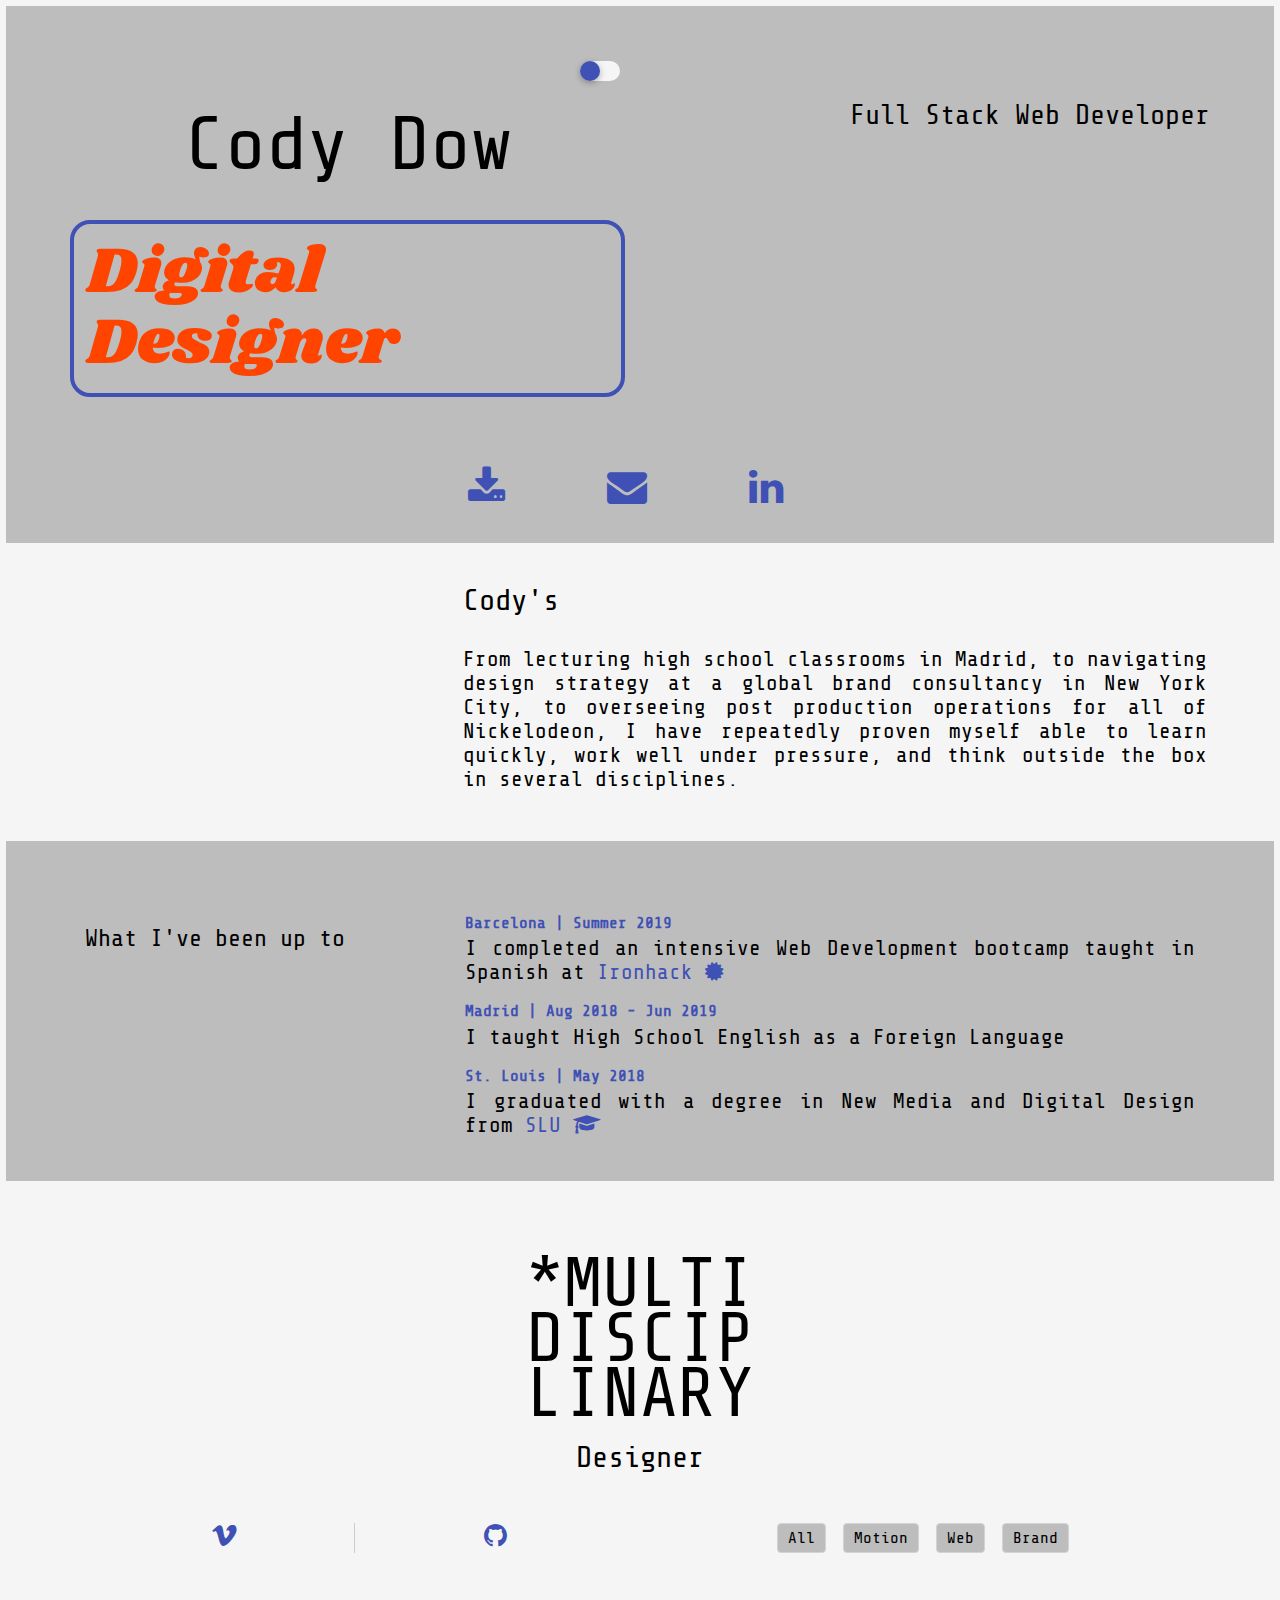
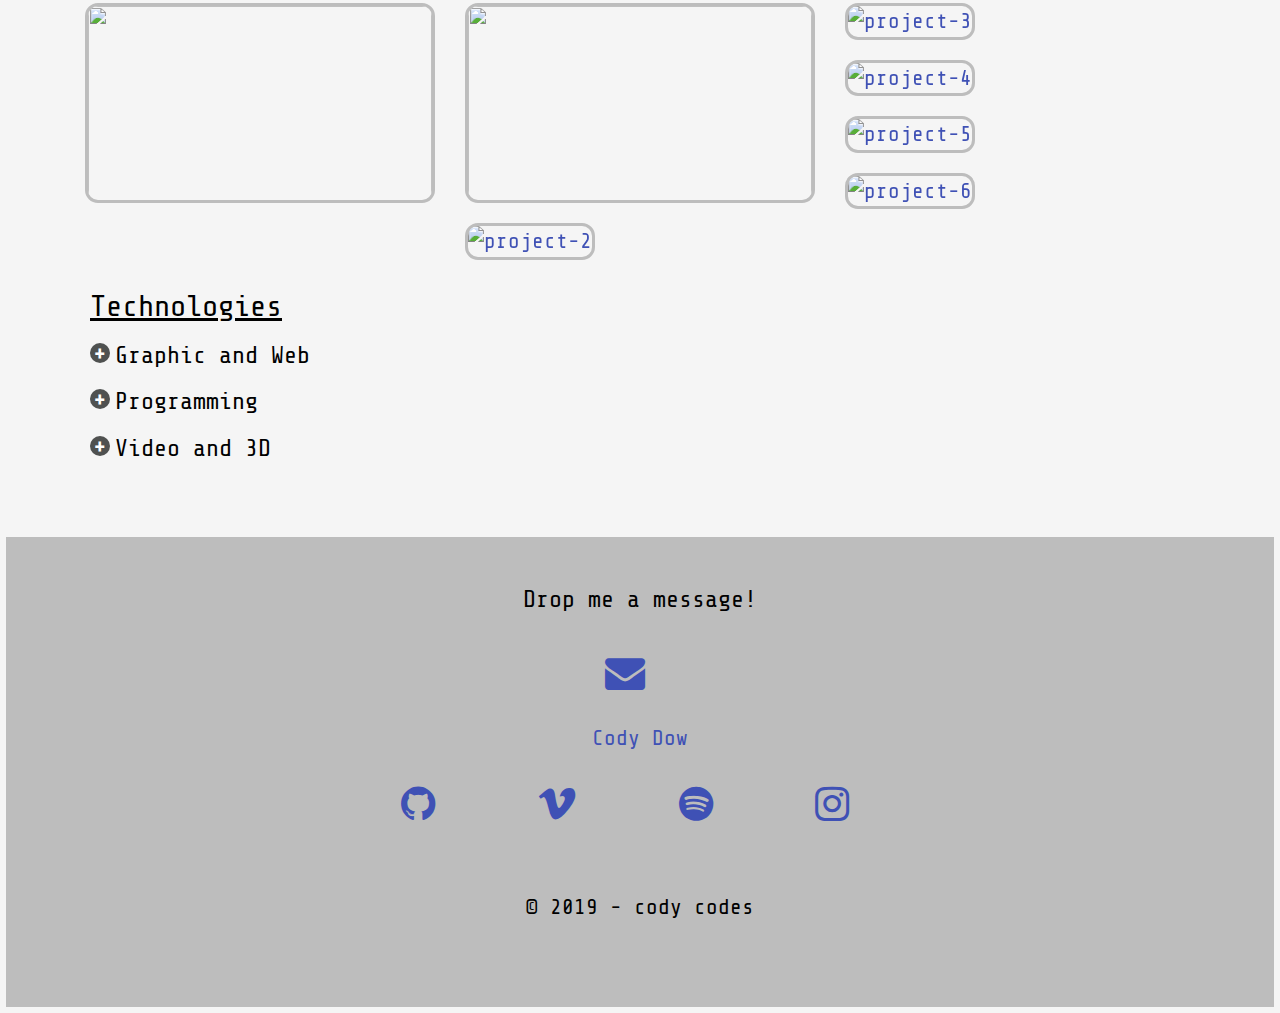
==== commit 30fc559c: "margins" ====
--- a/cody.html
+++ b/cody.html
@@ -69,7 +69,7 @@
                     <!-- <p>I'm a Texan forever, <b>an ex-pat for now,</b> a thinker, maker, & collaborator</p> -->
                     <!-- <h2>Cody</h2> -->
                     <div class="spinny-wrapper">
-                      <h2>Cody is 
+                      <h2>Cody's 
                         <span class="spinny-words">
                           <span>Texan forever</span>
                           <span>Madrid based</span>
@@ -144,7 +144,7 @@
                     <div class="margin-t-20"></div>
                     <div class="width-50 text-center">
                       <!-- Title-->
-                      <h2 class="big">*MULTI<br>DISCIP<br>LINARY<br></h2><h2>Digital Designer</h2>
+                      <h2 class="big">*MULTI<br>DISCIP<br>LINARY<br></h2><h2>Designer</h2>
                       <div class="margin-t-20"></div>
                     </div>
 
--- a/style.css
+++ b/style.css
@@ -96,25 +96,25 @@
 
 
 h1 {
-  font-size: 6rem;
-  /* font-weight: 200; */
-  /* margin-top: 34px; */
-  margin-bottom: 0px;
-  font-family: 'Shrikhand', cursive !important;
-  /* font-family: 'Audiowide', cursive !important; */
-  font-style: normal;
-  color: #f40 !important;
-  padding: 1.5rem 1rem 1.5rem;
-  font-size: 3.5rem !important;
-  padding: 13px;
-  border: 0.4rem solid #3F51B5 !important;
-  border-radius: 9rem;
-  /* text-transform: uppercase; */
-  animation: flicker 2.2s infinite alternate;
-  /* font-family: 'Exo 2', sans-serif; */
-  display: flex;
-  justify-content: center;
-  align-items: center;
+    font-size: 6rem;
+    /* font-weight: 200; */
+    /* margin-top: 34px; */
+    margin-bottom: 0px;
+    font-family: 'Shrikhand', cursive !important;
+    /* font-family: 'Audiowide', cursive !important; */
+    font-style: normal;
+    color: #f40 !important;
+    padding: 1.5rem 1rem 1.5rem;
+    font-size: 6.5rem !important;
+    padding: 13px;
+    border: 0.4rem solid #3F51B5 !important;
+    border-radius: 2rem;
+    /* text-transform: uppercase; */
+    animation: flicker 2.2s infinite alternate;
+    /* font-family: 'Exo 2', sans-serif; */
+    display: flex;
+    justify-content: center;
+    align-items: center;
 }
 
 h1::-moz-selection {
@@ -309,7 +309,7 @@
 
 /* Layouts */
 .large-wrapper, .small-wrapper {
-  padding: 10px; }
+  padding: 15px; }
 
 .large-wrapper {
   margin: 0 40px 0 40px; }
@@ -479,7 +479,7 @@
 .feature-banner {
   text-align: center;
   width: 100%;
-  padding: 1px 0 25px 0;
+  padding: 10px 0 6px 0;
 }
   .feature-banner i {
     font-size: 30pt;
@@ -555,10 +555,12 @@
 body {
   background: #2E282A;
   font-family: 'Open Sans', sans-serif;
+  margin: 6px !important;
 }
 
 .container {
   margin-top: 20px;
+  /* margin: 1rem; */
 }
 
 h2 {
@@ -596,7 +598,7 @@
 }
 
 .bar-inner {
-  width: 0;
+  width: 0px;
   height: 35px;
   line-height: 35px;
   background: #db3a34;
